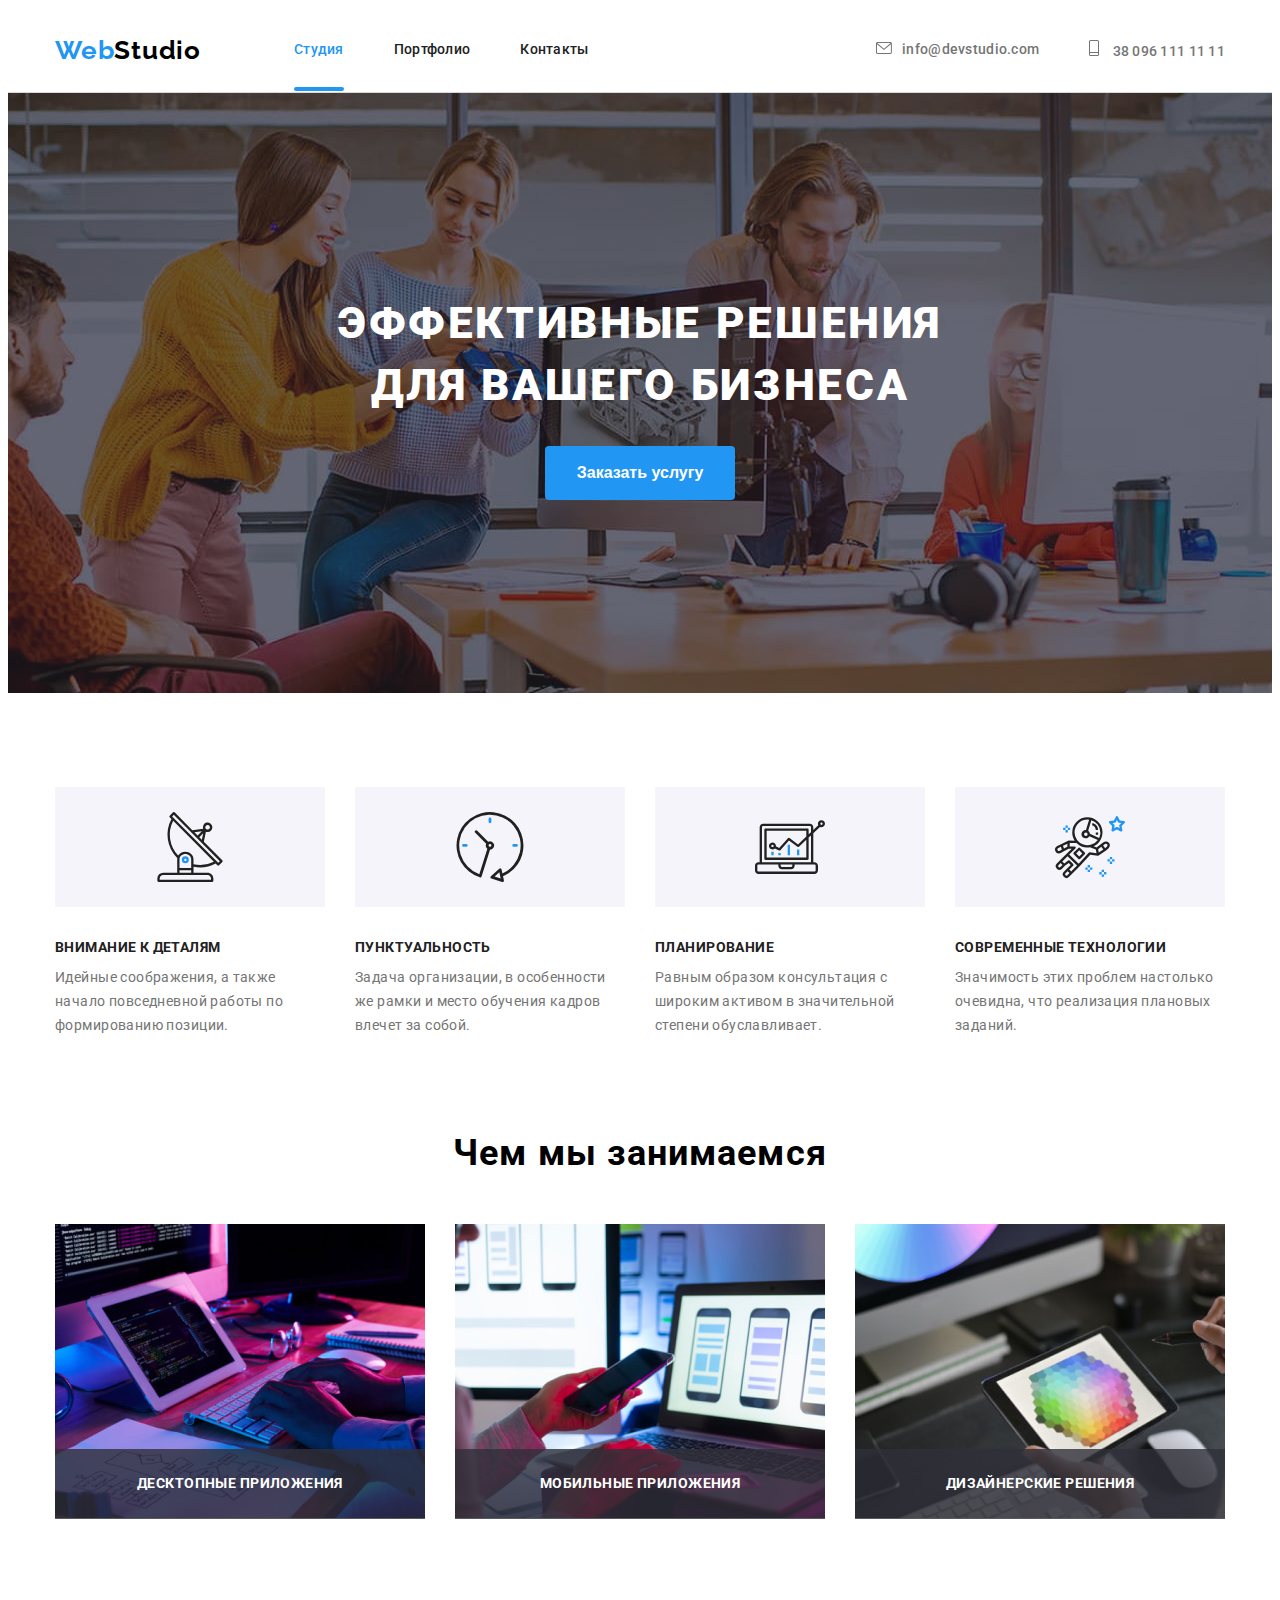
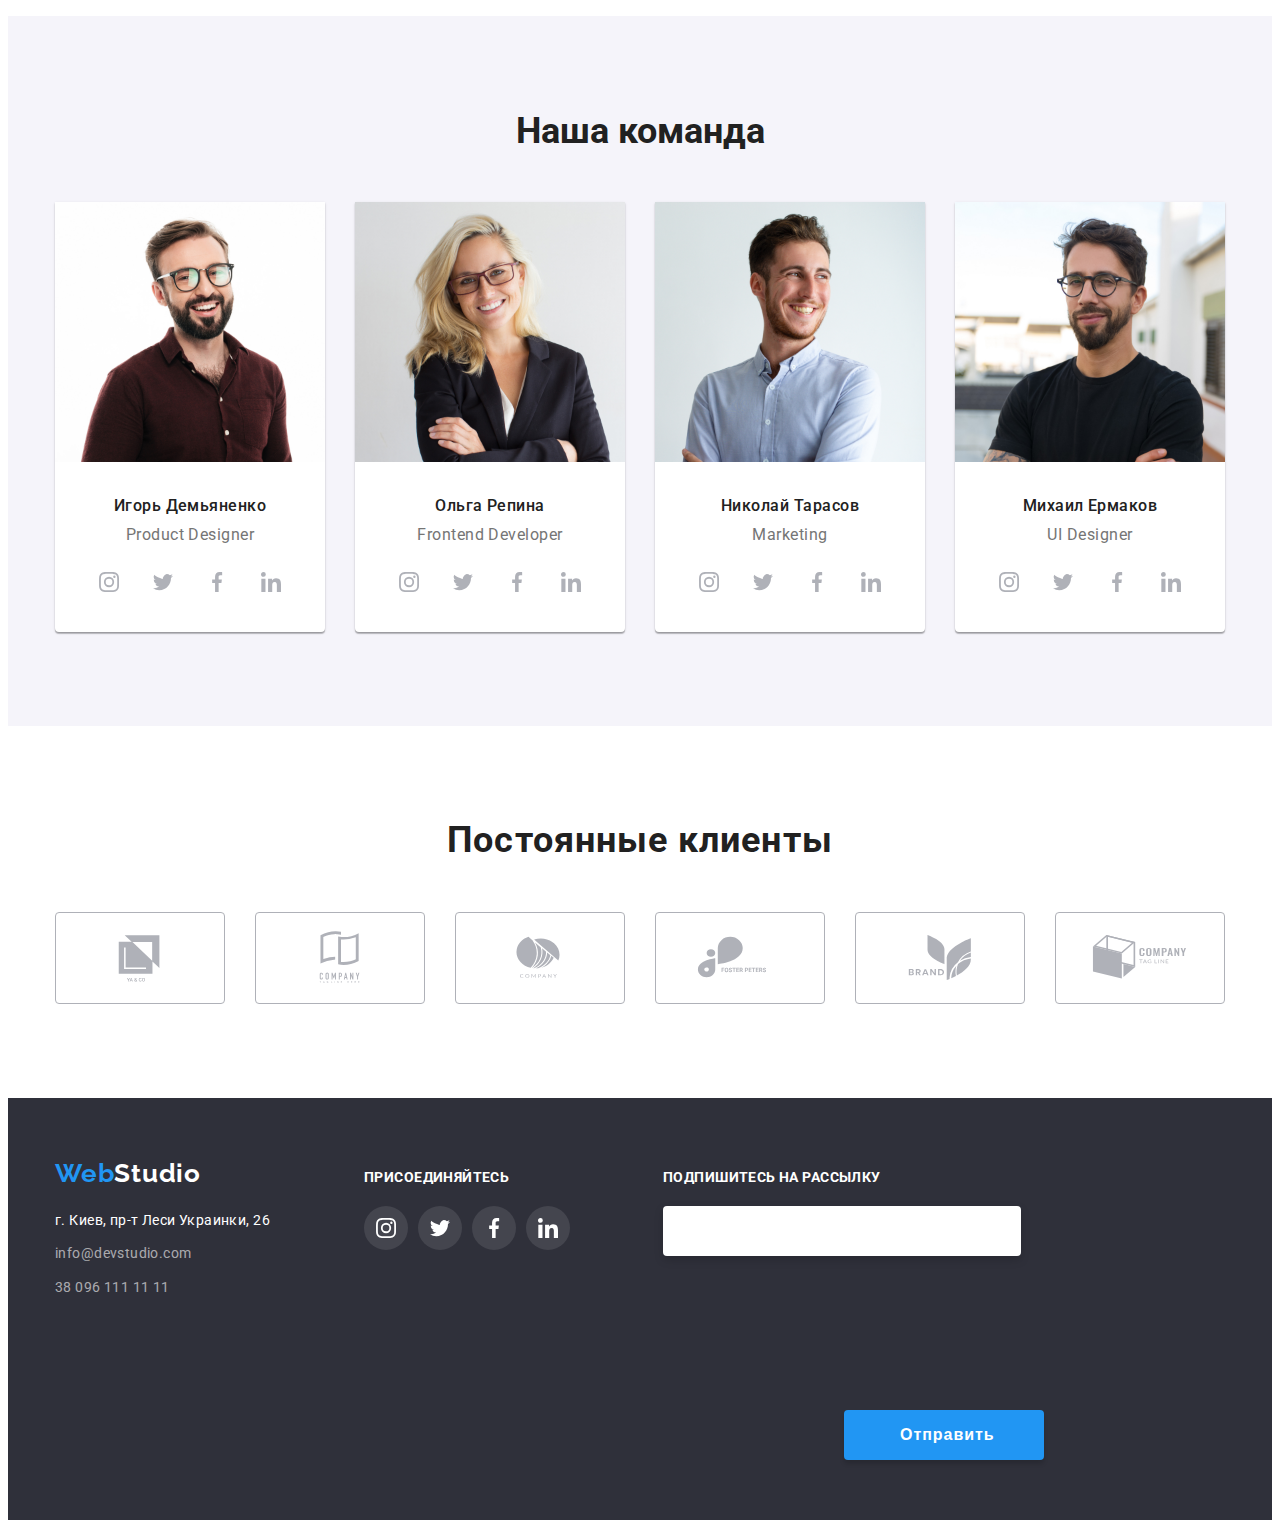
==== index.html @ 586ce9be "футер" ====
<!DOCTYPE html>
<html lang="ru">
  <head>
    <meta charset="UTF-8" />
    <meta http-equiv="X-UA-Compatible" content="IE=edge" />
    <meta name="viewport" content="width=device-width, initial-scale=1.0" />

    <title>Студия</title>

    <!--Font start-->

    <link rel="preconnect" href="https://fonts.googleapis.com" />
    <link rel="preconnect" href="https://fonts.gstatic.com" crossorigin />
    <link
      href="https://fonts.googleapis.com/css2?family=Raleway:wght@700&family=Roboto:wght@400;500;700;900&display=swap"
      rel="stylesheet"
    />

    <!-- Normalize start -->
    <link
      rel="stylesheet"
      href="https://cdnjs.cloudflare.com/ajax/libs/modern-normalize/1.1.0/modern-normalize.min.css"
      integrity="sha512-wpPYUAdjBVSE4KJnH1VR1HeZfpl1ub8YT/NKx4PuQ5NmX2tKuGu6U/JRp5y+Y8XG2tV+wKQpNHVUX03MfMFn9Q=="
      crossorigin="anonymous"
      referrerpolicy="no-referrer"
    />

    <!-- Normalize end -->

    <link rel="stylesheet" href="./css/styles.css" />
  </head>

  <body data-page>
    <!-- Header section -->
    <header class="header" data-header>
      <div class="container header-container">
        <a class="logo link" href="./index.html" lang="en"
          >Web<span class="stud">Studio</span>
        </a>
        <!-- navigation -->

        <nav class="nav-list">
          <ul class="nav list header-container">
            <li class="nav-item">
              <a
                class="link nav-link nav-link-current active-link"
                href="./index.html"
                >Студия</a
              >
            </li>
            <li class="nav-item">
              <a class="link nav-link" href="./portfolio.html">Портфолио</a>
            </li>

            <li class="nav-item">
              <a class="link nav-link" href="./index.html">Контакты</a>
            </li>
          </ul>
        </nav>
        <a class="header-mail nav-link link" href="mailto:info@devstudio.com"
          ><svg width="16" height="12" class="mail-icon">
            <use href="./images/icons.svg#envelope"></use></svg
          >info@devstudio.com</a
        >

        <a class="header-phone nav-link link" href="tel:380961111111"
          ><svg width="10" height="16" class="coll-icon">
            <use href="./images/icons.svg#vector"></use>
          </svg>
          38 096 111 11 11</a
        >
      </div>
    </header>
    <!-- Main section -->
    <main class="main">
      <!-- Hero section -->
      <section class="hero">
        <div class="container container-hero">
          <h1 class="hero-title">Эффективные решения для вашего бизнеса</h1>
          <button class="hero-button tipe" data-modal-open>
            Заказать услугу
          </button>
        </div>
      </section>
      <!-- Content section -->
      <section class="content">
        <div class="container">
          <ul class="list content-group">
            <li class="group-links">
              <div class="group-link content-group">
                <svg width="70" height="70" class="group-icon">
                  <use href="./images/icons.svg#antenna"></use>
                </svg>
              </div>
              <h3 class="content-title">Внимание к деталям</h3>
              <p class="content-text">
                Идейные соображения, а также начало повседневной работы по
                формированию позиции.
              </p>
            </li>
            <li class="group-links">
              <div class="group-link content-group">
                <svg class="group-icon" width="70" height="70">
                  <use href="./images/icons.svg#clock"></use>
                </svg>
              </div>

              <h3 class="content-title">Пунктуальность</h3>
              <p class="content-text">
                Задача организации, в особенности же рамки и место обучения
                кадров влечет за собой.
              </p>
            </li>
            <li class="group-links">
              <div class="group-link content-group">
                <svg class="group-icon" width="70" height="70">
                  <use href="./images/icons.svg#diagram"></use>
                </svg>
              </div>

              <h3 class="content-title">Планирование</h3>
              <p class="content-text">
                Равным образом консультация с широким активом в значительной
                степени обуславливает.
              </p>
            </li>
            <li class="group-links">
              <div class="group-link content-group">
                <svg class="group-icon" width="70" height="70">
                  <use href="./images/icons.svg#astronaut"></use>
                </svg>
              </div>
              <h3 class="content-title">Современные технологии</h3>
              <p class="content-text">
                Значимость этих проблем настолько очевидна, что реализация
                плановых заданий.
              </p>
            </li>
          </ul>
        </div>
      </section>
      <!--Pictures works-->
      <section class="section-pictures">
        <div class="container container-work">
          <h2 class="pictures-work">Чем мы занимаемся</h2>
          <ul class="pictures-list list">
            <li class="pictures-img">
              <img
                class="pictures-desk"
                src="images/pictures/img-1.jpg"
                alt="Десктопные приложения"
                width="370"
              />
              <h3 class="desk-text">Десктопные приложения</h3>
            </li>
            <li class="pictures-img">
              <img
                src="images/pictures/img-2.jpg"
                alt="Мобильные приложения"
                width="370"
              />
              <h3 class="desk-text">Мобильные приложения</h3>
            </li>
            <li class="pictures-img">
              <img
                src="images/pictures/img-3.jpg"
                alt="Дизайнерские решения"
                width="370"
              />
              <h3 class="desk-text">Дизайнерские решения</h3>
            </li>
          </ul>
        </div>
      </section>
      <!--Team section -->
      <section class="team">
        <div class="container">
          <h2 class="team-title">Наша команда</h2>
          <ul class="team-list list">
            <li class="team-item">
              <img
                class="photo"
                src="images/photo/imgphoto-1.jpg"
                alt="Игорь Демьяненко"
                width="270"
              />
              <h3 class="team-persson">Игорь Демьяненко</h3>
              <p class="persson-info" lang="en">Product Designer</p>

              <ul class="list sosial-links">
                <li class="sosial-link">
                  <a
                    class="sosial-item link"
                    href=""
                    target="_blank"
                    rel="noopener noreferrer"
                    aria-label="Инстаграм"
                  >
                    <svg class="sosial-icon" width="20" height="20">
                      <use href="./images/icons.svg#instagram"></use>
                    </svg>
                  </a>
                </li>
                <li class="list sosial-link">
                  <a
                    class="sosial-item link"
                    href=""
                    target="_blank"
                    rel="noopener noreferrer"
                    aria-label="Твитер"
                  >
                    <svg class="sosial-icon" width="20" height="20">
                      <use href="./images/icons.svg#twitter"></use>
                    </svg>
                  </a>
                </li>
                <li class="list sosial-link">
                  <a
                    class="sosial-item link"
                    href=""
                    target="_blank"
                    rel="noopener noreferrer"
                    aria-label="Фейсбук"
                  >
                    <svg class="sosial-icon" width="20" height="20">
                      <use href="./images/icons.svg#facebook"></use>
                    </svg>
                  </a>
                </li>
                <li class="list sosial-link">
                  <a
                    class="sosial-item link"
                    href=""
                    target="_blank"
                    rel="noopener noreferrer"
                    aria-label="Линкедин"
                  >
                    <svg class="sosial-icon" width="20" height="20">
                      <use href="./images/icons.svg#linkedin"></use>
                    </svg>
                  </a>
                </li>
              </ul>
            </li>
            <li class="team-item">
              <img
                class="photo"
                src="images/photo/imgphoto-2.jpg"
                alt="Ольга Репина"
                width="270"
              />
              <h3 class="team-persson">Ольга Репина</h3>
              <p class="persson-info" lang="en">Frontend Developer</p>
              <ul class="list sosial-links">
                <li class="list sosial-link">
                  <a
                    class="sosial-item link"
                    href=""
                    target="_blank"
                    rel="noopener noreferrer"
                    aria-label="twitter"
                  >
                    <svg class="sosial-icon" width="20" height="20">
                      <use href="./images/icons.svg#instagram"></use>
                    </svg>
                  </a>
                </li>
                <li class="list sosial-link">
                  <a
                    class="sosial-item link"
                    href=""
                    target="_blank"
                    rel="noopener noreferrer"
                    aria-label="twitter"
                  >
                    <svg class="sosial-icon" width="20" height="20">
                      <use href="./images/icons.svg#twitter"></use>
                    </svg>
                  </a>
                </li>
                <li class="list sosial-link">
                  <a
                    class="sosial-item link"
                    href=""
                    target="_blank"
                    rel="noopener noreferrer"
                    aria-label="facebook"
                  >
                    <svg class="sosial-icon" width="20" height="20">
                      <use href="./images/icons.svg#facebook"></use>
                    </svg>
                  </a>
                </li>
                <li class="list sosial-link">
                  <a
                    class="sosial-item link"
                    href=""
                    target="_blank"
                    rel="noopener noreferrer"
                    aria-label="linkedin"
                  >
                    <svg class="sosial-icon" width="20" height="20">
                      <use href="./images/icons.svg#linkedin"></use>
                    </svg>
                  </a>
                </li>
              </ul>
            </li>
            <li class="team-item">
              <img
                class="photo"
                src="images/photo/imgphoto-3.jpg"
                alt="Николай Тарасов"
                width="270"
              />
              <h3 class="team-persson">Николай Тарасов</h3>
              <p class="persson-info" lang="en">Marketing</p>
              <ul class="list sosial-links">
                <li class="list sosial-link">
                  <a
                    class="sosial-item link"
                    href=""
                    target="_blank"
                    rel="noopener noreferrer"
                    aria-label="twitter"
                  >
                    <svg class="sosial-icon" width="20" height="20">
                      <use href="./images/icons.svg#instagram"></use>
                    </svg>
                  </a>
                </li>
                <li class="list sosial-link">
                  <a
                    class="sosial-item link"
                    href=""
                    target="_blank"
                    rel="noopener noreferrer"
                    aria-label="twitter"
                  >
                    <svg class="sosial-icon" width="20" height="20">
                      <use href="./images/icons.svg#twitter"></use>
                    </svg>
                  </a>
                </li>
                <li class="list sosial-link">
                  <a
                    class="sosial-item link"
                    href=""
                    target="_blank"
                    rel="noopener noreferrer"
                    aria-label="facebook"
                  >
                    <svg class="sosial-icon" width="20" height="20">
                      <use href="./images/icons.svg#facebook"></use>
                    </svg>
                  </a>
                </li>
                <li class="list sosial-link">
                  <a
                    class="sosial-item link"
                    href=""
                    target="_blank"
                    rel="noopener noreferrer"
                    aria-label="linkedin"
                  >
                    <svg class="sosial-icon" width="20" height="20">
                      <use href="./images/icons.svg#linkedin"></use>
                    </svg>
                  </a>
                </li>
              </ul>
            </li>
            <li class="team-item">
              <img
                class="photo"
                src="images/photo/imgphoto-4.jpg"
                alt="Михаил Ермаков"
                width="270"
              />
              <h3 class="team-persson">Михаил Ермаков</h3>
              <p class="persson-info" lang="en">UI Designer</p>
              <ul class="list sosial-links">
                <li class="list sosial-link">
                  <a
                    class="sosial-item link"
                    href=""
                    target="_blank"
                    rel="noopener noreferrer"
                    aria-label="twitter"
                  >
                    <svg class="sosial-icon" width="20" height="20">
                      <use href="./images/icons.svg#instagram"></use>
                    </svg>
                  </a>
                </li>
                <li class="list sosial-link">
                  <a
                    class="sosial-item link"
                    href=""
                    target="_blank"
                    rel="noopener noreferrer"
                    aria-label="twitter"
                  >
                    <svg class="sosial-icon" width="20" height="20">
                      <use href="./images/icons.svg#twitter"></use>
                    </svg>
                  </a>
                </li>
                <li class="list sosial-link">
                  <a
                    class="sosial-item link"
                    href=""
                    target="_blank"
                    rel="noopener noreferrer"
                    aria-label="facebook"
                  >
                    <svg class="sosial-icon" width="20" height="20">
                      <use href="./images/icons.svg#facebook"></use>
                    </svg>
                  </a>
                </li>
                <li class="list sosial-link">
                  <a
                    class="sosial-item link"
                    href=""
                    target="_blank"
                    rel="noopener noreferrer"
                    aria-label="linkedin"
                  >
                    <svg class="sosial-icon" width="20" height="20">
                      <use href="./images/icons.svg#linkedin"></use>
                    </svg>
                  </a>
                </li>
              </ul>
            </li>
          </ul>
        </div>
      </section>
      <!--partners-->
      <div class="container partners">
        <h2 class="partners-text">Постоянные клиенты</h2>
        <ul class="partners-list list">
          <li class="partners-item">
            <a
              class="link logo-comp"
              href=""
              target="_blank"
              rel="noopener noreferrer"
              aria-label="Компания"
            >
              <svg width="106" height="60" class="logo-icon partners-icon">
                <use href="./images/icons.svg#Logo-1"></use>
              </svg>
            </a>
          </li>
          <li class="partners-item">
            <a
              class="link logo-comp"
              href=""
              target="_blank"
              rel="noopener noreferrer"
              aria-label="Компания"
            >
              <svg width="106" height="60" class="partners-icon">
                <use href="./images/icons.svg#Logo-2"></use>
              </svg>
            </a>
          </li>
          <li class="partners-item">
            <a
              class="link logo-comp"
              href=""
              target="_blank"
              rel="noopener noreferrer"
              aria-label="Компания"
            >
              <svg width="106" height="60" class="partners-icon">
                <use href="./images/icons.svg#Logo-3"></use>
              </svg>
            </a>
          </li>
          <li class="partners-item">
            <a
              class="link logo-comp"
              href=""
              target="_blank"
              rel="noopener noreferrer"
              aria-label="Компания"
            >
              <svg width="106" height="60" class="partners-icon">
                <use href="./images/icons.svg#Logo-4"></use>
              </svg>
            </a>
          </li>
          <li class="partners-item">
            <a
              class="link logo-comp"
              href=""
              target="_blank"
              rel="noopener noreferrer"
              aria-label="Компания"
            >
              <svg width="106" height="60" class="partners-icon">
                <use href="./images/icons.svg#Logo-5"></use>
              </svg>
            </a>
          </li>
          <li class="partners-item">
            <a
              class="link logo-comp"
              href=""
              target="_blank"
              rel="noopener noreferrer"
              aria-label="Компания"
            >
              <svg width="106" height="60" class="partners-icon">
                <use href="./images/icons.svg#Logo-6"></use>
              </svg>
            </a>
          </li>
        </ul>
      </div>
    </main>
    <footer class="footer">
      <div class="container container-footer">
        <div class="footer-list sosial">
          <a class="logo footer-logo link" href="./index.html" lang="en"
            >Web<span class="footer-stud">Studio</span></a
          >
          <address class="sosial">
            <p class="text-adress">г. Киев, пр-т Леси Украинки, 26</p>

            <a class="footer-mail link" href="mailto:info@devstudio.com"
              >info@devstudio.com</a
            >
            <a class="footer-phone link" href="tel:380961111111"
              >38 096 111 11 11</a
            >
          </address>
        </div>
        <div class="sosial-footer">
          <p class="sosial-text">присоединяйтесь</p>
          <ul class="list footer-links">
            <li class="footer-link">
              <a
                class="footer-item link"
                href=""
                target="_blank"
                rel="noopener noreferrer"
                aria-label="Инстаграм"
              >
                <svg class="footer-icon" width="20" height="20">
                  <use href="./images/icons.svg#instagram"></use>
                </svg>
              </a>
            </li>
            <li class="footer-link">
              <a
                class="footer-item link"
                href=""
                target="_blank"
                rel="noopener noreferrer"
                aria-label="Твитер"
              >
                <svg class="footer-icon" width="20" height="20">
                  <use href="./images/icons.svg#twitter"></use>
                </svg>
              </a>
            </li>
            <li class="footer-link">
              <a
                class="footer-item link"
                href=""
                target="_blank"
                rel="noopener noreferrer"
                aria-label="Фейсбук"
              >
                <svg class="footer-icon" width="20" height="20">
                  <use href="./images/icons.svg#facebook"></use>
                </svg>
              </a>
            </li>
            <li class="footer-link">
              <a
                class="footer-item link"
                href=""
                target="_blank"
                rel="noopener noreferrer"
                aria-label="Линкедин"
              >
                <svg class="footer-icon" width="20" height="20">
                  <use href="./images/icons.svg#linkedin"></use>
                </svg>
              </a>
            </li>
          </ul>
        </div>
        <div class="subscription-footer">
          <strong class="subscription-text">Подпишитесь на рассылку</strong>
          <label class="subscription-email">
            <input class="subscription-input" type="email" name="user-email" />
            <svg class="subscription-icon" width="" height="">
              <use href=""></use>
            </svg>
          </label>
          <button class="modal-btn-forum modal-btn-text" type="submit">
            Отправить
          </button>
        </div>
      </div>
    </footer>
    <!--  Modal window -->
    <div class="backdrop is-hidden" data-modal>
      <div class="modal">
        <button class="modal-btn" type="button" data-modal-close>
          <svg class="modal-btn-icon" width="18" height="18">
            <use href="./images/icons.svg#close-black"></use>
          </svg>
        </button>
        <!-- Форма -->
        <form class="form">
          <strong class="form-title"
            >Оставьте свои данные, мы вам перезвоним</strong
          >

          <label class="form-group">
            <span class="form-label">Имя</span>
            <input class="form-input" type="name" name="user-name" />
            <svg class="form-icon" width="18" height="18">
              <use href="./images/icons.svg#person-black-18dp-1"></use>
            </svg>
          </label>

          <label class="form-group">
            <span class="form-label">Телефон</span>
            <input class="form-input" type="tel" name="user-phone" />
            <svg class="form-icon" width="18" height="18">
              <use href="./images/icons.svg#phone-black-18dp-1"></use>
            </svg>
          </label>

          <label class="form-group">
            <span class="form-label">Почта</span>
            <input class="form-input" type="email" name="user-email" />
            <svg class="form-icon" width="18" height="18">
              <use href="./images/icons.svg#email-black-18dp-1"></use>
            </svg>
          </label>

          <label class="form-comment">
            <span class="form-label">Комментарий</span>
            <textarea class="modal-comment" type="text" name="text">
Введите текст</textarea
            >
          </label>

          <label class="checkbox-group">
            <input type="checkbox" name="" id="" />
            <span class="checkbox-text"
              >Соглашаюсь с рассылкой и принимаю
              <a class="contrakt" href="">Условия договора</a></span
            >
            <!-- <svg width="16" height="15" class="checkbox-icon">
              <use href="./images/icons.svg#Checkbox"></use>
            </svg> -->
          </label>
          <button class="modal-btn-forum modal-btn-text" type="submit">
            Отправить
          </button>
        </form>
      </div>
    </div>
    <script src="./js/header-scroll.js"></script>
    <script src="./js/modal.js"></script>
  </body>
</html>
---- css/styles.css ----
:root {
  /* font */
  --main-font: "Roboto", sans-serif;
  --font-secondary: "Raleway", sans-serif;
  /*  colors */
  --main-tex-ol: black;
  --main-text: #212121;
  --secondary-text: #757575;
  --light-text: #ffffff;
  --accent: #2196f3;
  --secondary-bg: #f5f4fa;
  --bground: #e5e5e5;
  --lidht-bg-ol: #d9d9d9;
  --main-bg-ol: #2f303a;
  --footer-contacts: rgba(255, 255, 255, 0.6);
  --hero-bg: rgba(196, 196, 196, 1);
  --linear-grd: (47, 48, 58, 0.4);
  --sosial-icon: #afb1b8;
  --caed-pof: #eeeeee;
  /* card-image  */
  --card-image-gap: 30px;
  --anim-fast: 250ms cubic-bezier(0.4, 0, 0.2, 1);
  --overlay: rgba(33, 150, 243, 0.9);
}

/* bases styels */
body {
  font-family: var(--main-font);
  color: var(--main-tex-ol);
}
.no-scroll {
  overflow: hidden;
}

*,
*::before,
*::after {
  box-sizing: border-box;
}

.container {
  width: 1200px;
  padding-left: 15px;
  padding-right: 15px;
  margin-left: auto;
  margin-right: auto;

  /* outline: 2px solid red;
  outline-offset: -2px; */
}

/* reset styles */
.link {
  text-decoration: none;
}
.list,
.adress-contakt {
  list-style: none;
  padding: 0;
  margin: 0;
}

h1,
h2,
h3,
h4,
h5,
h6,
p {
  margin: 0;
}
/* Header contact */
/* position: fixed;
  top: 0;
  left: 0;
  width: 100%;
  z-index: 100; */
.header {
  border-bottom: 1px solid var(--lidht-bg-ol);
}

.header-mail,
.header-phone {
  font-style: normal;
  font-weight: 500;
  font-size: 14px;
  line-height: 1.14;
  letter-spacing: 0.02em;

  color: var(--secondary-text);
  transition: color var(--anim-fast);
}

.header-mail:hover,
.header-phone:focus,
.header-mail:focus,
.header-phone:hover {
  color: var(--accent);
}

/* Heder section */

.header-container {
  display: flex;
  align-items: center;
}
/* Logo */
.logo {
  font-family: var(--font-secondary);
  font-style: normal;
  font-weight: 700;
  font-size: 26px;
  line-height: 1.19;
  letter-spacing: 0.03em;

  margin-right: 93px;

  color: var(--accent);
}
.stud {
  color: var(--main-tex-ol);
}
.header-mail {
  margin-right: 50px;
}

.coll-icon,
.mail-icon {
  margin-right: 10px;
  fill: currentColor;
}

/* navigation */
.nav a {
  transition: color var(--anim-fast);
  color: var(--main-text);
}
.nav-list {
  font-style: normal;
  font-weight: 500;
  font-size: 14px;
  line-height: 1.14;
  letter-spacing: 0.02em;

  margin-right: auto;
}

.nav-item {
  margin-right: 50px;
}

.nav-item:last-child {
  margin-right: 0;
}

.nav a:hover,
.nav a:focus {
  color: var(--accent);
}
.nav a:active {
  color: var(--accent);
  transition: color var(--anim-fast);
}

.nav-link {
  padding-top: 32px;
  padding-bottom: 32px;
}
.active-link[href="./index.html"] {
  color: var(--accent);
}
.active-link[href="./portfolio.html"] {
  color: var(--accent);
}
.nav-link-current {
  position: relative;
  color: var(--accent);
}
.nav-link-current::after {
  content: "";
  position: absolute;
  bottom: -2px;
  left: 0;

  display: block;
  width: 100%;
  height: 4px;

  border-radius: 2px;
  background-color: var(--accent);
}

/*  hero section */

.hero {
  background-image: linear-gradient(
      to bottom,
      rgba(47, 48, 58, 0.4),
      rgba(47, 48, 58, 0.4)
    ),
    url(../images/pictures/hero.jpg);
  background-position: center;
  background-size: cover;
  background-repeat: no-repeat;
  background-color: var(--hero-bg);
  max-width: 1600px;
  height: 600px;
  margin-left: auto;
  margin-right: auto;
}

.container-hero {
  display: flex;
  padding-top: 200px;
  padding-bottom: 200px;

  width: 696px;

  margin-left: auto;
  margin-right: auto;
  align-items: center;

  flex-direction: column;
}

.hero-title {
  font-style: normal;
  font-weight: 900;
  font-size: 44px;
  line-height: 1.4;
  text-align: center;
  letter-spacing: 0.06em;
  text-transform: uppercase;
  margin-bottom: 30px;

  color: var(--light-text);
}
/* button */
.hero-button {
  max-width: 200px;

  margin-left: auto;
  margin-right: auto;
  padding: 10px 32px;
  border-radius: 4px;

  font-style: normal;
  font-weight: 700;
  font-size: 16px;
  line-height: 2.14;

  background: var(--accent);
  transition: color var(--anim-fast), box-shadow var(--anim-fast);
}

.tipe {
  color: var(--light-text);
  border: 0;
  cursor: pointer;
}

.hero-button:hover,
.hero-button:focus {
  color: var(--lidht-bg-ol);
  box-shadow: 0px 4px 4px rgba(0, 0, 0, 0.15);
}

/* button portfolio */

.button {
  font-style: normal;
  font-weight: 500;
  font-size: 16px;
  line-height: 1.6;
  padding-top: 6px;
  padding-right: 22px;
  padding-bottom: 6px;
  padding-left: 22px;

  text-align: center;
  letter-spacing: 0.03em;

  color: var(--main-text);

  border-radius: 4px;
  border: 0;
  cursor: pointer;
  transition: color var(--anim-fast), background-color var(--anim-fast),
    box-shadow var(--anim-fast);
}

.button:hover,
.button:focus {
  background-color: var(--accent);
  color: var(--light-text);
  box-shadow: 0px 3px 1px rgba(0, 0, 0, 0.1), 0px 1px 2px rgba(0, 0, 0, 0.08),
    0px 2px 2px rgba(0, 0, 0, 0.12);
}

/* Content section */

.content {
  padding-top: 94px;
  padding-bottom: 94px;
}

.content-group {
  display: flex;
  align-items: center;
  justify-content: center;
}

.content-title {
  display: inline-block;
  margin-bottom: 10px;
  font-weight: 700;
  font-size: 14px;
  line-height: 1.14;
  letter-spacing: 0.03em;
  text-transform: uppercase;

  color: var(--main-text);
}
.content-text {
  width: 270px;
  font-style: normal;
  font-weight: 400;
  font-size: 14px;
  line-height: 1.71;
  letter-spacing: 0.03em;

  color: var(--secondary-text);
}
/* section pictures */

.section-pictures {
  padding-bottom: 94px;
}

/*  group-pictures */

.group-pictures {
  margin-bottom: 30px;
}
.group-links {
  align-items: center;
  justify-content: center;
  margin-right: 30px;
}
.group-link {
  width: 270px;
  height: 120px;
  background-color: var(--secondary-bg);
  margin-bottom: 30px;
}
.group-links:last-child {
  margin-right: 0;
}

.group-link,
.group-icon {
  fill: var(--main-text);
}

.pictures-list {
  display: flex;
}
.pictures-img:last-child {
  margin-right: 0;
}
.pictures-work {
  margin-bottom: 50px;
  font-style: normal;
  font-weight: 700;
  font-size: 36px;
  line-height: 1.17;
  text-align: center;
  letter-spacing: 0.03em;

  color: var(--main-tex);
}
.pictures-img {
  position: relative;
  margin-right: 30px;
}
.desk-text {
  position: absolute;
  width: 100%;
  z-index: 50;
  right: 0;
  bottom: 3px;

  width: 370px;
  height: 70px;
  padding: 27px 0;
  background: rgba(47, 48, 58, 0.8);

  font-style: normal;
  font-weight: 700;
  font-size: 14px;
  line-height: 1.14;
  text-align: center;
  letter-spacing: 0.03em;
  text-transform: uppercase;

  color: var(--light-text);
}

/* Team section */
.team {
  padding-top: 94px;
  padding-bottom: 94px;
  background-color: var(--secondary-bg);
}
.team-list {
  display: flex;
}

.team-item {
  width: 270px;
  height: 430px;
  margin-right: 30px;
  background-color: var(--light-text);
  box-shadow: 0px 1px 3px rgba(0, 0, 0, 0.12), 0px 1px 1px rgba(0, 0, 0, 0.14),
    0px 2px 1px rgba(0, 0, 0, 0.2);
  border-radius: 0px 0px 4px 4px;
}
.team-item:last-child {
  margin-right: 0;
}

.team-title {
  margin-bottom: 50px;

  font-style: normal;
  font-weight: 700;
  font-size: 36px;
  line-height: 1.17;
  text-align: center;
  letter-spacing: 0.03em c;

  color: var(--main-text);
}

.photo {
  margin-bottom: 30px;
  border-bottom: none;
  cursor: pointer;
}
.team-persson {
  margin-bottom: 10px;

  font-style: normal;
  font-weight: 500;
  font-size: 16px;
  line-height: 1.19;
  letter-spacing: 0.03em;
  text-align: center;
  color: var(--main-text);
}
.team-info {
  padding-top: 30px;
  padding-bottom: 30px;
  border-top: 0;
}

.persson-info {
  margin-bottom: 16px;
  font-style: normal;
  font-weight: 400;
  font-size: 16px;
  line-height: 1.19;
  letter-spacing: 0.03em;
  text-align: center;
  color: var(--secondary-text);

  cursor: pointer;
}

/* sosial icon */
.sosial-links {
  display: flex;
  gap: 10px;
  justify-content: center;
  padding-bottom: 30px;
}

.sosial-item {
  display: flex;
  align-items: center;
  justify-content: center;
  width: 44px;
  height: 44px;
  background-color: var(--light-text);
  border-radius: 50%;
  transition: color var(--anim-fast), fill var(--anim-fast),
    background-color var(--anim-fast);
}
.sosial-item:hover,
.sosial-item:focus {
  background-color: var(--accent);
}
.sosial-icon {
  fill: var(--sosial-icon);
  transition: fill var(--anim-fast);
}

.sosial-link:hover .sosial-icon {
  fill: var(--light-text);
}
.sosial-item:focus .sosial-icon {
  fill: var(--light-text);
}
/* partners */
.partners {
  padding-top: 94px;
  padding-bottom: 94px;
}
.partners-text {
  display: flex;
  justify-content: center;

  margin-bottom: 50px;
  font-style: normal;
  font-weight: 700;
  font-size: 36px;
  line-height: 1.16;
  text-align: center;
  letter-spacing: 0.03em;

  color: var(--main-text);
}
.partners-list {
  display: flex;
  align-items: center;
  justify-content: center;
}

.partners-item {
  display: flex;
  align-items: center;
  justify-content: center;
  margin-right: 30px;
}
.partners-item:last-child {
  margin-right: 0;
}
.logo-comp {
  display: flex;
  align-items: center;
  justify-content: center;
  width: 170px;
  height: 92px;
  border: 1px solid var(--sosial-icon);
  border-radius: 4px;
}

.logo-comp {
  fill: var(--sosial-icon);
  transition: fill var(--anim-fast), border var(--anim-fast);
}

.logo-comp:hover,
.logo-comp:focus {
  border: 1px solid var(--accent);
  fill: var(--accent);
}

.logo-comp:hover .partners-icon {
  fill: var(--accent);
}
.logo-comp:focus .partners-icon {
  fill: var(--accent);
}

/* pictures portfolio */

.name-project {
  font-style: normal;
  font-weight: 700;
  font-size: 18px;
  line-height: 2;
  margin-bottom: 5px;

  letter-spacing: 0.06em;

  color: var(--main-text);
}

/* portfolio filters-content */

.filters {
  padding-top: 94px;
  padding-bottom: 94px;
}
.main-title {
  display: flex;
  justify-content: center;
  margin-bottom: 50px;
}

.main-item {
  margin-left: 8px;
}
.click {
  color: var(--light-text);
  background-color: var(--accent);
}

.list-image {
  display: flex;
  flex-wrap: wrap;
  margin-left: calc(-1 * var(--card-image-gap));
  margin-top: calc(-1 * var(--card-image-gap));
}

.list-image > .item-link {
  flex-basis: calc(100% / 3-30px);
  margin-left: var(--card-image-gap);
  margin-top: var(--card-image-gap);
}

.card-border {
  background-color: var(--light-text);
  border: 1px solid var(--bground);
  padding-top: 20px;
  padding-bottom: 20px;
  padding-left: 24px;
  padding-right: 24px;
  border-top: none;

  cursor: pointer;
}
.caption {
  margin-bottom: 5px;
}

/*overlay*/
.overlay-project {
  position: relative;
  overflow: hidden;
  transition: box-shadow var(--anim-fast);
}

.overlay {
  position: absolute;
  top: 0;
  left: 0;

  transform: translateY(100%);

  display: flex;
  align-items: center;
  justify-content: center;

  width: 100%;
  height: 100%;
  padding: 63px 24px;

  background-color: var(--overlay);
  backdrop-filter: blur(3px);

  transition: transform var(--anim-fast);
}
.item-link:hover .overlay {
  transform: translateY(0);
}
.overlay-text {
  width: 100%;
  height: 168px;
  left: 239px;
  top: 325px;

  font-style: normal;
  font-weight: 400;
  font-size: 18px;
  line-height: 1.55;

  letter-spacing: 0.03em;

  color: var(--light-text);
}
.item-image {
  display: block;
  margin-bottom: 0;
}
.item-link {
  transition: box-shadov var(--anim-fast);
}
.item-link:hover,
.item-link:focus {
  box-shadow: 0px 1px 1px rgba(0, 0, 0, 0.12), 0px 4px 4px rgba(0, 0, 0, 0.06),
    1px 4px 6px rgba(0, 0, 0, 0.16);
}

/* pictures */

.item-image {
  cursor: pointer;
}

/* text */
.text-link {
  font-style: normal;
  font-weight: 400;
  font-size: 16px;
  line-height: 1.9;

  letter-spacing: 0.03em;

  color: var(--secondary-text);
}

/* Footer */

.footer {
  background: var(--main-bg-ol);

  padding-top: 60px;
  padding-bottom: 60px;
}
.container-footer {
  display: flex;
  align-items: baseline;
}

.footer-list {
  margin-right: 70px;
}
.footer-adress {
  display: flex;
  padding-left: 15px;
  max-width: 231px;
  min-height: 80px;
}

.footer-logo {
  font-family: var(--font-secondary);
  font-weight: 700;
  font-size: 26px;
  line-height: 1.19;
  margin-bottom: 20px;

  letter-spacing: 0.03em;

  color: var(--accent);
}

.footer-stud {
  color: var(--light-text);
}
/* Footer adress */

.text-adress {
  display: inline-block;
  margin-bottom: 10px;

  font-style: normal;
  font-weight: 400;
  font-size: 14px;
  line-height: 1.7;

  letter-spacing: 0.03em;

  color: var(--light-text);
}

.footer-mail {
  display: inline-block;
  margin-bottom: 10px;
  font-style: normal;
  font-weight: 400;
  font-size: 14px;
  line-height: 1.7;

  letter-spacing: 0.03em;

  color: var(--footer-contacts);
  transition: color var(--anim-fast);
}

.footer-phone {
  display: inline-block;
  font-style: normal;
  font-weight: 400;
  font-size: 14px;
  line-height: 1.7;

  letter-spacing: 0.03em;

  color: var(--footer-contacts);
  transition: color var(--anim-fast);
}

.footer-mail:hover,
.footer-phone:hover,
.footer-mail:focus,
.footer-phone:focus {
  color: var(--light-text);
}
/* sosial footer */
.sosial {
  display: flex;
  flex-direction: column;
}

.sosial-footer {
  max-width: 210px;
  max-height: 80px;
  margin-right: 93px;
}

.footer-links {
  display: flex;
  align-items: center;
  gap: 10px;
}
.footer-link {
  display: flex;
  justify-content: center;
}
.footer-item {
  display: flex;
  align-items: center;
  justify-content: center;
  width: 44px;
  height: 44px;
  background-color: rgba(255, 255, 255, 0.1);
  border-radius: 50%;
  transition: background-color var(--anim-fast);
}
.footer-icon {
  fill: var(--light-text);
  transition: fill var(--anim-fast);
}
.footer-item:hover,
.footer-item:focus {
  background-color: var(--accent);
}

.footer-link:hover .footer-icon {
  fill: var(--light-text);
}
.footer-link:focus .footer-icon {
  fill: var(--light-text);
}

.sosial-text {
  width: 145px;
  height: 16px;
  margin-bottom: 20px;

  font-weight: 700;
  font-size: 14px;
  line-height: 1.14;
  letter-spacing: 0.03em;
  text-transform: uppercase;

  color: var(--light-text);
}
/*  Modal window  */
.backdrop {
  position: fixed;
  top: 0;
  left: 0;
  display: flex;
  align-items: center;
  justify-content: center;
  z-index: 1000;
  width: 100%;
  height: 100%;

  background-color: rgba(0, 0, 0, 0.2);

  opacity: 1;
  visibility: visible;
  pointer-events: initial;

  transition: opacity var(--anim-fast), visibility var(--anim-fast);
}
.modal {
  display: block;
  position: absolute;
  width: 528px;
  height: 581px;
  top: 221px;
  padding: 40px;
  outline: 1px solid red;

  background: var(--light-text);
  box-shadow: 0px 1px 3px rgba(0, 0, 0, 0.12), 0px 1px 1px rgba(0, 0, 0, 0.14),
    0px 2px 1px rgba(0, 0, 0, 0.2);
  border-radius: 4px;

  top: 50%;
  left: 50%;
  transform: translate(-50%, -50%) scale(1) rotate(0);

  opacity: 1;
  transition: transform var(--anim-fast), opacity var(--anim-fast);
}

.backdrop.is-hidden .modal {
  opacity: 0;
  transform: translate(-50%, -50%) scale(0.3) rotate(0.5turn);
}

.modal-btn {
  position: absolute;
  top: 8px;
  right: 8px;

  display: flex;
  align-items: center;
  justify-content: center;
  width: 30px;
  height: 30px;
  padding: 0;

  border-radius: 50%;
  background: var(--light-text);
  border: 1px solid rgba(0, 0, 0, 0.1);
  background-color: transparent;
  cursor: pointer;
  opacity: 1;
  visibility: visible;
  pointer-events: initial;
  transition: opcity 250ms ease-out, visibility 250ms ease-out;
}

.backdrop.is-hidden {
  opacity: 0;
  visibility: hidden;
  pointer-events: none;
}

/* modal1-form */
.form {
  display: flex;
  flex-direction: column;
}
.form-title {
  display: inline-block;
  width: 448px;

  font-style: normal;
  font-weight: 700;
  font-size: 20px;
  line-height: 1.15;
  text-align: center;
  letter-spacing: 0.03em;

  color: var(--main-text);

  margin-bottom: 12px;
}
.form-group {
  position: relative;
  width: 100%;
  margin-bottom: 10px;
}

.form-label {
  display: inline-block;
  margin-bottom: 4px;

  font-style: normal;
  font-weight: 400;
  font-size: 12px;
  line-height: 1.16;
  letter-spacing: 0.01em;

  color: var(--secondary-text);
}
.form-icon {
  display: inline-block;
  position: absolute;
  top: 50%;
  left: 18px;
  border: 0;
}
.form-input {
  display: inline-block;
  width: 100%;
  padding-top: 11px;
  padding-bottom: 11px;
  padding-left: 12px;

  border: 1px solid rgba(33, 33, 33, 0.2);
  border-radius: 4px;
}
.textarea {
  resize: none;
}
.form-comment {
  display: flex;
  flex-direction: column;

  height: 120px;
  margin-bottom: 20px;
}
.modal-comment {
  height: 120px;
  font-weight: 400;
  font-size: 12px;
  line-height: 1.16;
  letter-spacing: 0.01em;
  padding: 12px 16px;
  color: rgba(117, 117, 117, 0.5);
  border: 1px solid rgba(33, 33, 33, 0.2);
  border-radius: 4px;
  resize: none;
}

.modal-btn-forum {
  display: inline-block;
  width: 200px;

  margin-right: auto;
  margin-left: auto;
  padding-top: 10px;
  padding-right: 55px;
  padding-bottom: 10px;
  padding-left: 56px;
  border: 0;
  /*  background: #188ce8; */
  background: var(--accent);
  box-shadow: 0px 4px 4px rgba(0, 0, 0, 0.15);
  border-radius: 4px;
}
.modal-btn-text {
  font-style: normal;
  font-weight: 700;
  font-size: 16px;
  line-height: 1.87;

  letter-spacing: 0.06em;

  color: var(--light-text);
}
.checkbox-text {
  display: inline-block;
  font-style: normal;
  font-weight: 400;
  font-size: 14px;
  line-height: 24px;
  letter-spacing: 0.03em;

  color: var(--secondary-text);
}
.contrakt {
  font-style: normal;
  font-weight: 400;
  font-size: 14px;
  line-height: 24px;
  letter-spacing: 0.03em;
  color: var(--accent);
}
.checkbox-group {
  display: flex;
  align-items: baseline;
  margin-bottom: 30px;
}
/* .checkbox-icon {
} */
/* subscription-footer */
.subscription-text {
  display: inline-block;
  margin-bottom: 20px;
  font-style: normal;
  font-weight: 700;
  font-size: 14px;
  line-height: 1.14;
  letter-spacing: 0.03em;
  text-transform: uppercase;

  color: var(--light-text);
}
.subscription-footer {
  display: flex;
  flex-direction: column;
}
.subscription-input {
  width: 358px;
  height: 50px;
  border: 1px solid rgba(255, 255, 255, 0.3);
  filter: drop-shadow(0px 4px 4px rgba(0, 0, 0, 0.15));
  border-radius: 4px;
}
background: #2196f3;
box-shadow: 0px 4px 4px rgba(0, 0, 0, 0.15);
border-radius: 4px;
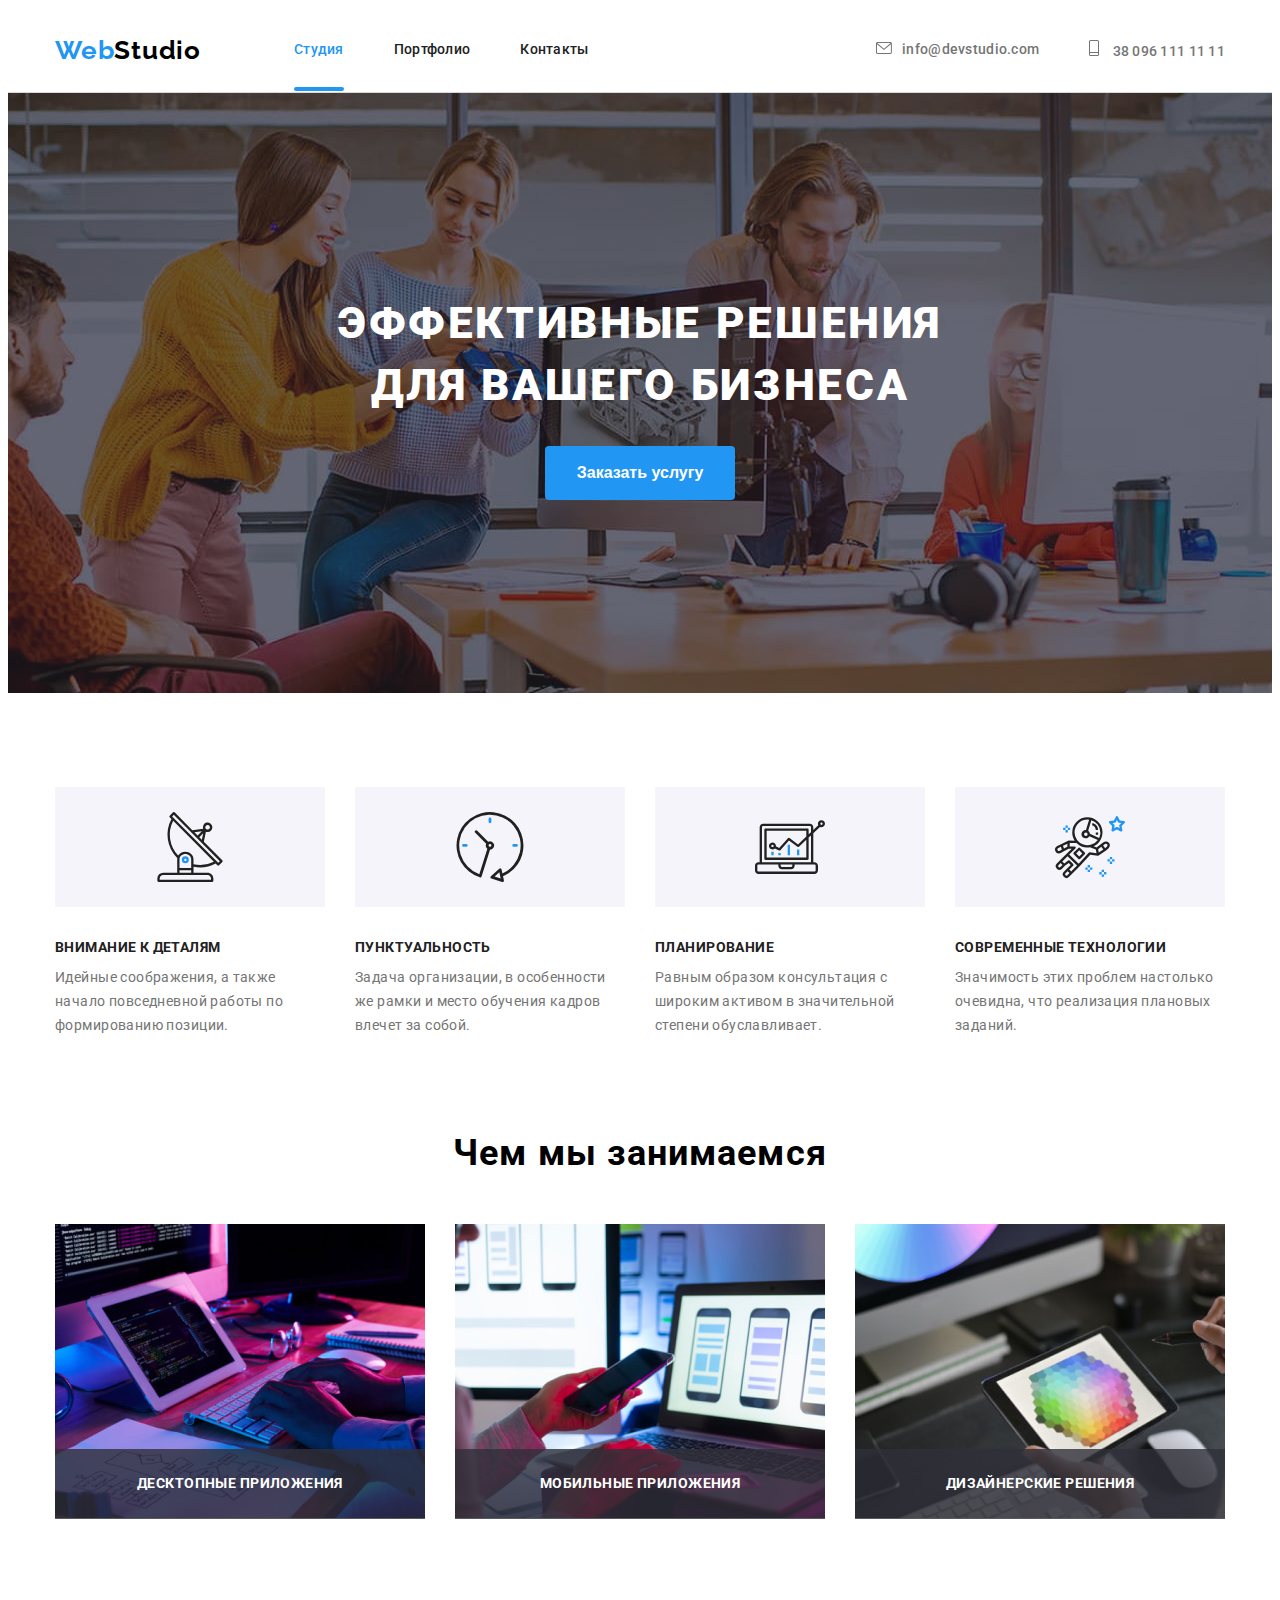
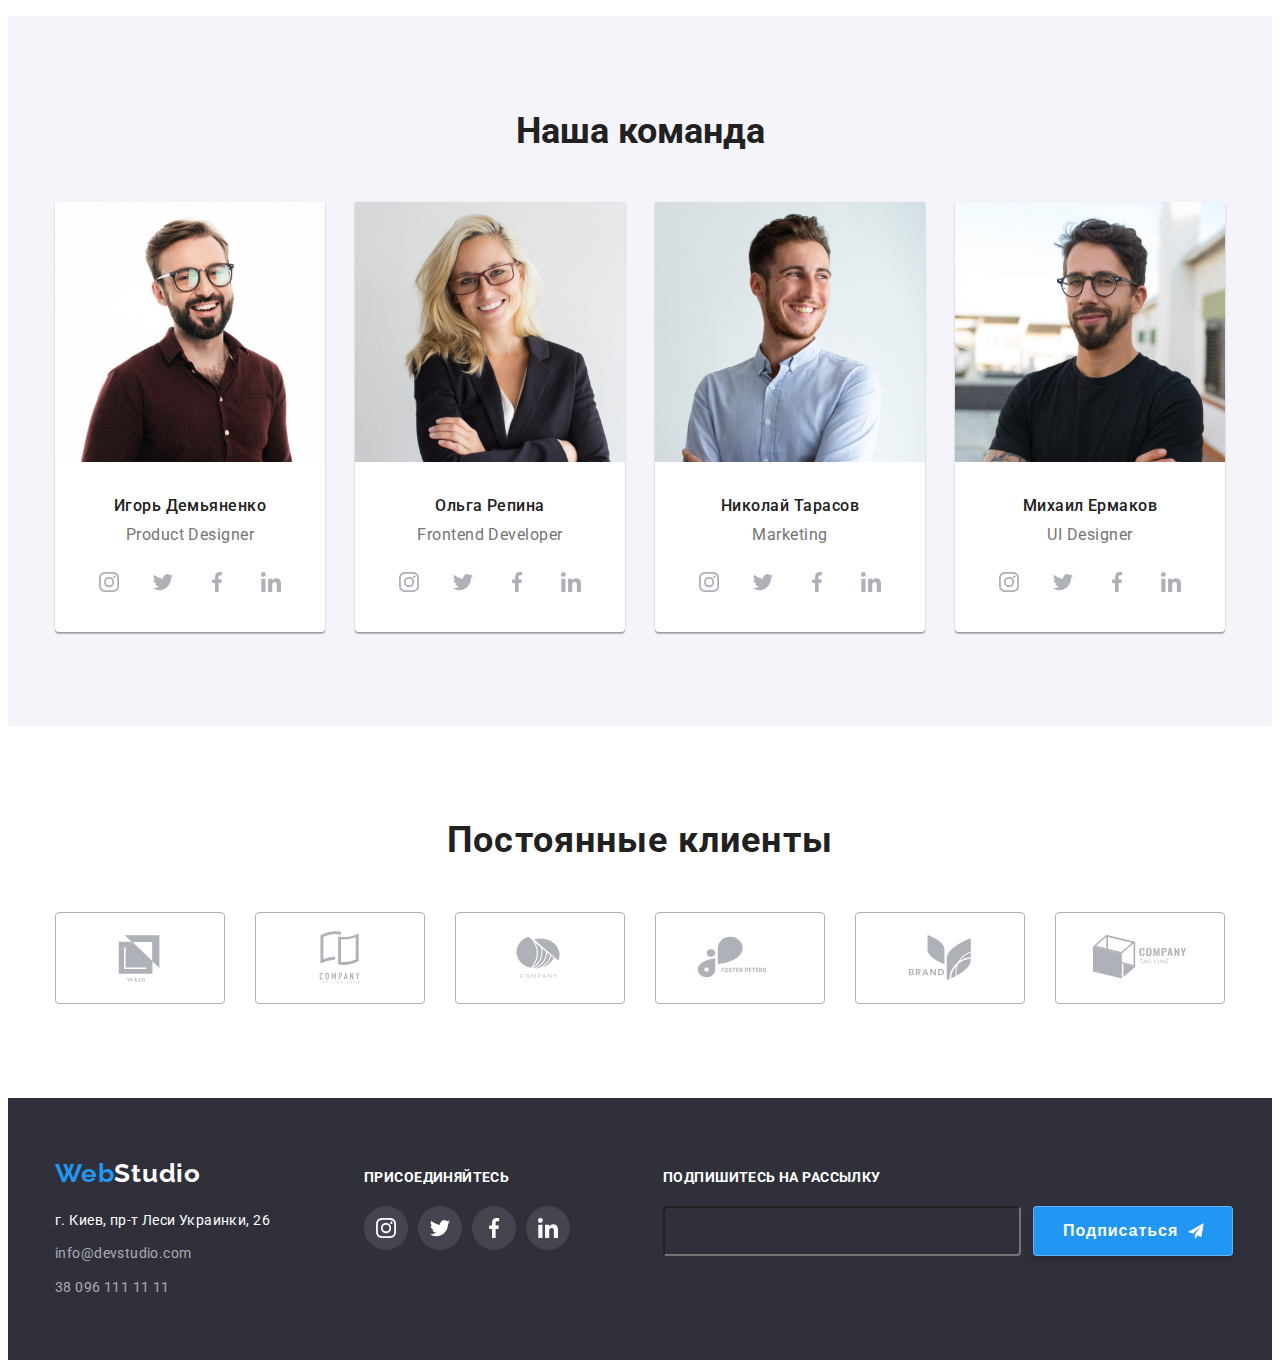
==== commit 3c7f9817: "Футер-дз-6" ====
--- a/index.html
+++ b/index.html
@@ -57,12 +57,11 @@
             </li>
           </ul>
         </nav>
-        <a class="header-mail nav-link link" href="mailto:info@devstudio.com"
-          ><svg width="16" height="12" class="mail-icon">
+        <a class="header-mail nav-link link" href="mailto:info@devstudio.com">
+          <svg width="16" height="12" class="mail-icon">
             <use href="./images/icons.svg#envelope"></use></svg
           >info@devstudio.com</a
         >
-
         <a class="header-phone nav-link link" href="tel:380961111111"
           ><svg width="10" height="16" class="coll-icon">
             <use href="./images/icons.svg#vector"></use>
@@ -540,7 +539,7 @@
           </address>
         </div>
         <div class="sosial-footer">
-          <p class="sosial-text">присоединяйтесь</p>
+          <h3 class="sosial-text">присоединяйтесь</h3>
           <ul class="list footer-links">
             <li class="footer-link">
               <a
@@ -596,18 +595,26 @@
             </li>
           </ul>
         </div>
-        <div class="subscription-footer">
-          <strong class="subscription-text">Подпишитесь на рассылку</strong>
-          <label class="subscription-email">
-            <input class="subscription-input" type="email" name="user-email" />
-            <svg class="subscription-icon" width="" height="">
-              <use href=""></use>
-            </svg>
-          </label>
-          <button class="modal-btn-forum modal-btn-text" type="submit">
-            Отправить
-          </button>
-        </div>
+        <form action="" class="subscription">
+          <h3 class="subscription-text">Подпишитесь на рассылку</h3>
+          <div class="subscription-footer">
+            <label class="subscription-email">
+              <input
+                class="subscription-input"
+                type="email"
+                name="user-email"
+              />
+            </label>
+            <button
+              class="subscription-btn-forum subscription-btn-text"
+              type="submit"
+            >
+              Подписаться<svg class="subscription-icon" width="24" height="24">
+                <use href="./images/icons.svg#icon-send"></use>
+              </svg>
+            </button>
+          </div>
+        </form>
       </div>
     </footer>
     <!--  Modal window -->
--- a/css/styles.css
+++ b/css/styles.css
@@ -885,7 +885,7 @@
   height: 581px;
   top: 221px;
   padding: 40px;
-  outline: 1px solid red;
+  /* outline: 1px solid red; */
 
   background: var(--light-text);
   box-shadow: 0px 1px 3px rgba(0, 0, 0, 0.12), 0px 1px 1px rgba(0, 0, 0, 0.14),
@@ -1064,6 +1064,7 @@
 /* .checkbox-icon {
 } */
 /* subscription-footer */
+
 .subscription-text {
   display: inline-block;
   margin-bottom: 20px;
@@ -1076,17 +1077,46 @@
 
   color: var(--light-text);
 }
+.subscription {
+  display: flex;
+  flex-direction: column;
+}
 .subscription-footer {
   display: flex;
-  flex-direction: column;
 }
 .subscription-input {
   width: 358px;
   height: 50px;
+  margin-right: 12px;
+  background-color: transparent;
+  border-radius: 4px;
+}
+.subscription-btn-forum {
+  width: 200px;
+  height: 50px;
+  padding-top: 10px;
+  padding-bottom: 10px;
+  padding-left: 29px;
+  padding-right: 28px;
+
   border: 1px solid rgba(255, 255, 255, 0.3);
-  filter: drop-shadow(0px 4px 4px rgba(0, 0, 0, 0.15));
+  background: var(--accent);
+  box-shadow: 0px 4px 4px rgba(0, 0, 0, 0.15);
   border-radius: 4px;
 }
-background: #2196f3;
-box-shadow: 0px 4px 4px rgba(0, 0, 0, 0.15);
-border-radius: 4px;
+.subscription-btn-text {
+  font-style: normal;
+  font-weight: 700;
+  font-size: 16px;
+  line-height: 1.87px;
+
+  display: flex;
+  align-items: center;
+  text-align: center;
+  letter-spacing: 0.06em;
+
+  color: var(--light-text);
+}
+.subscription-icon {
+  margin-left: 10px;
+}
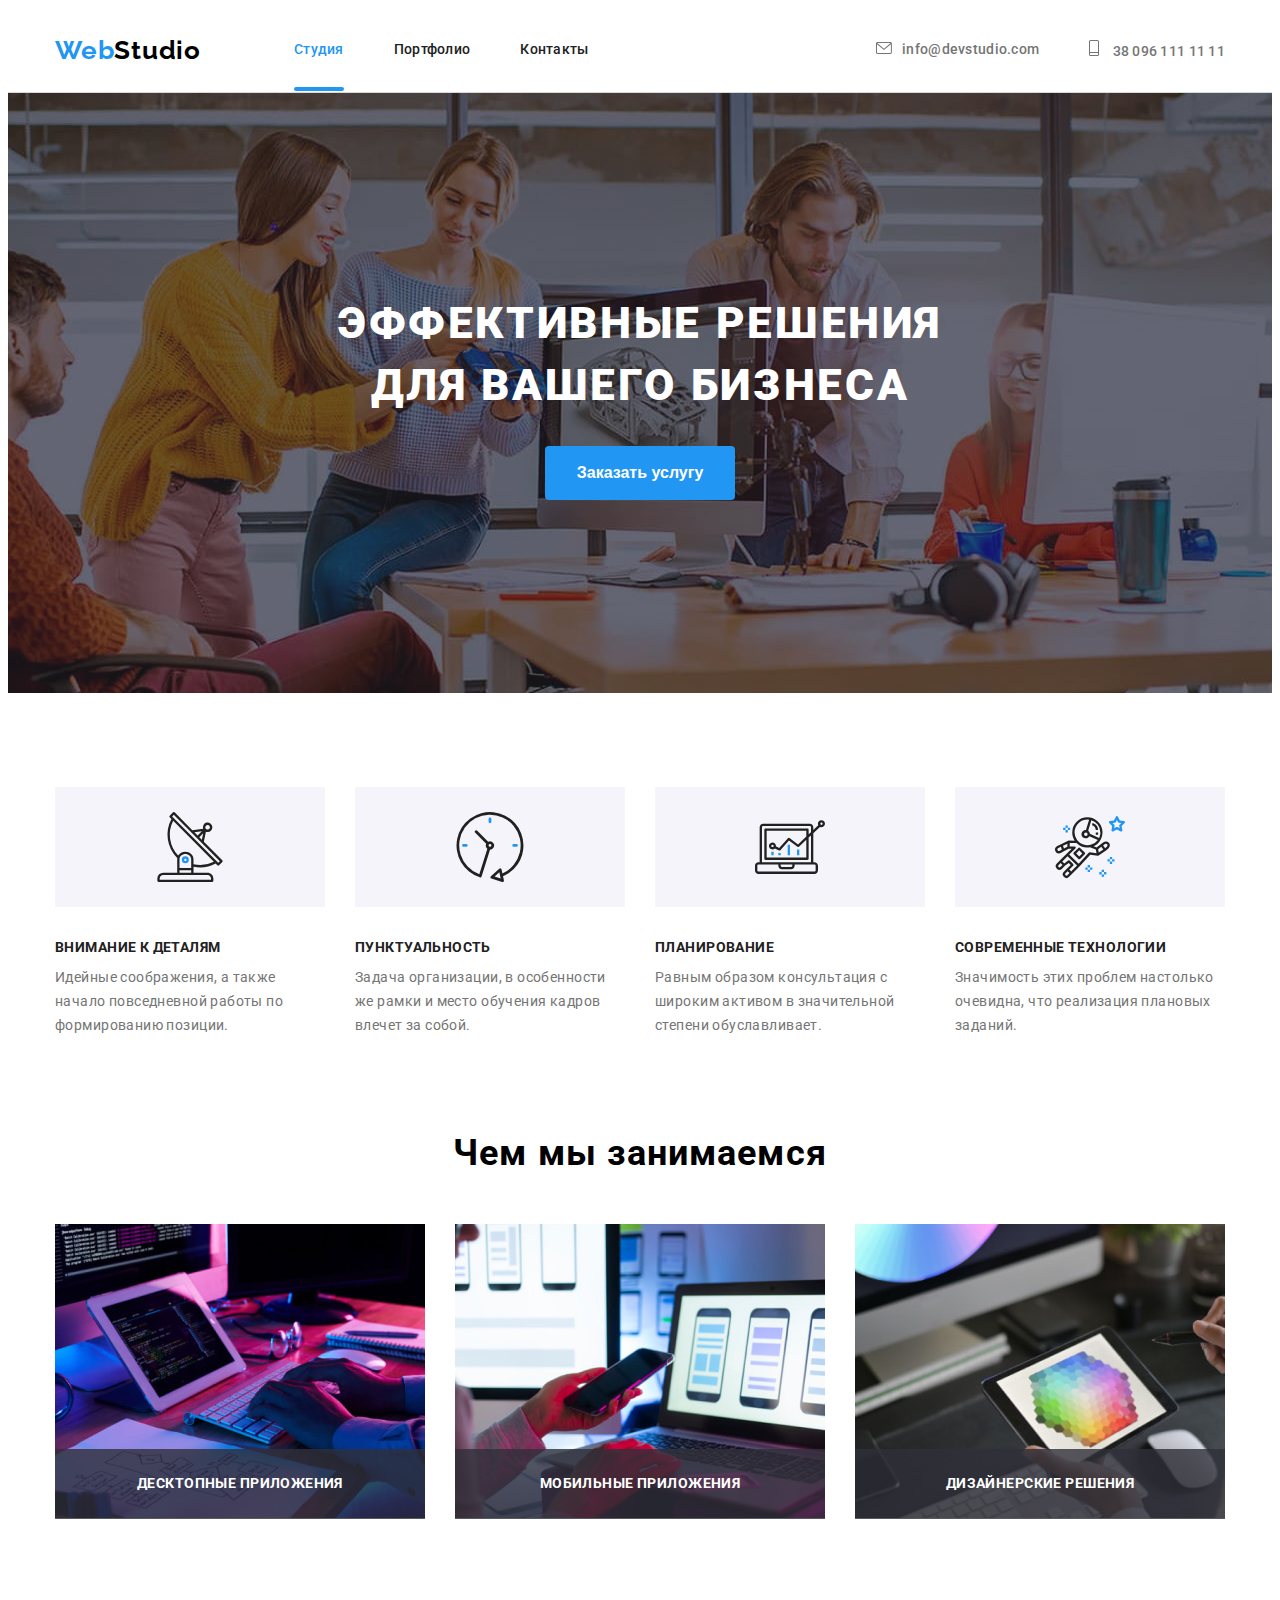
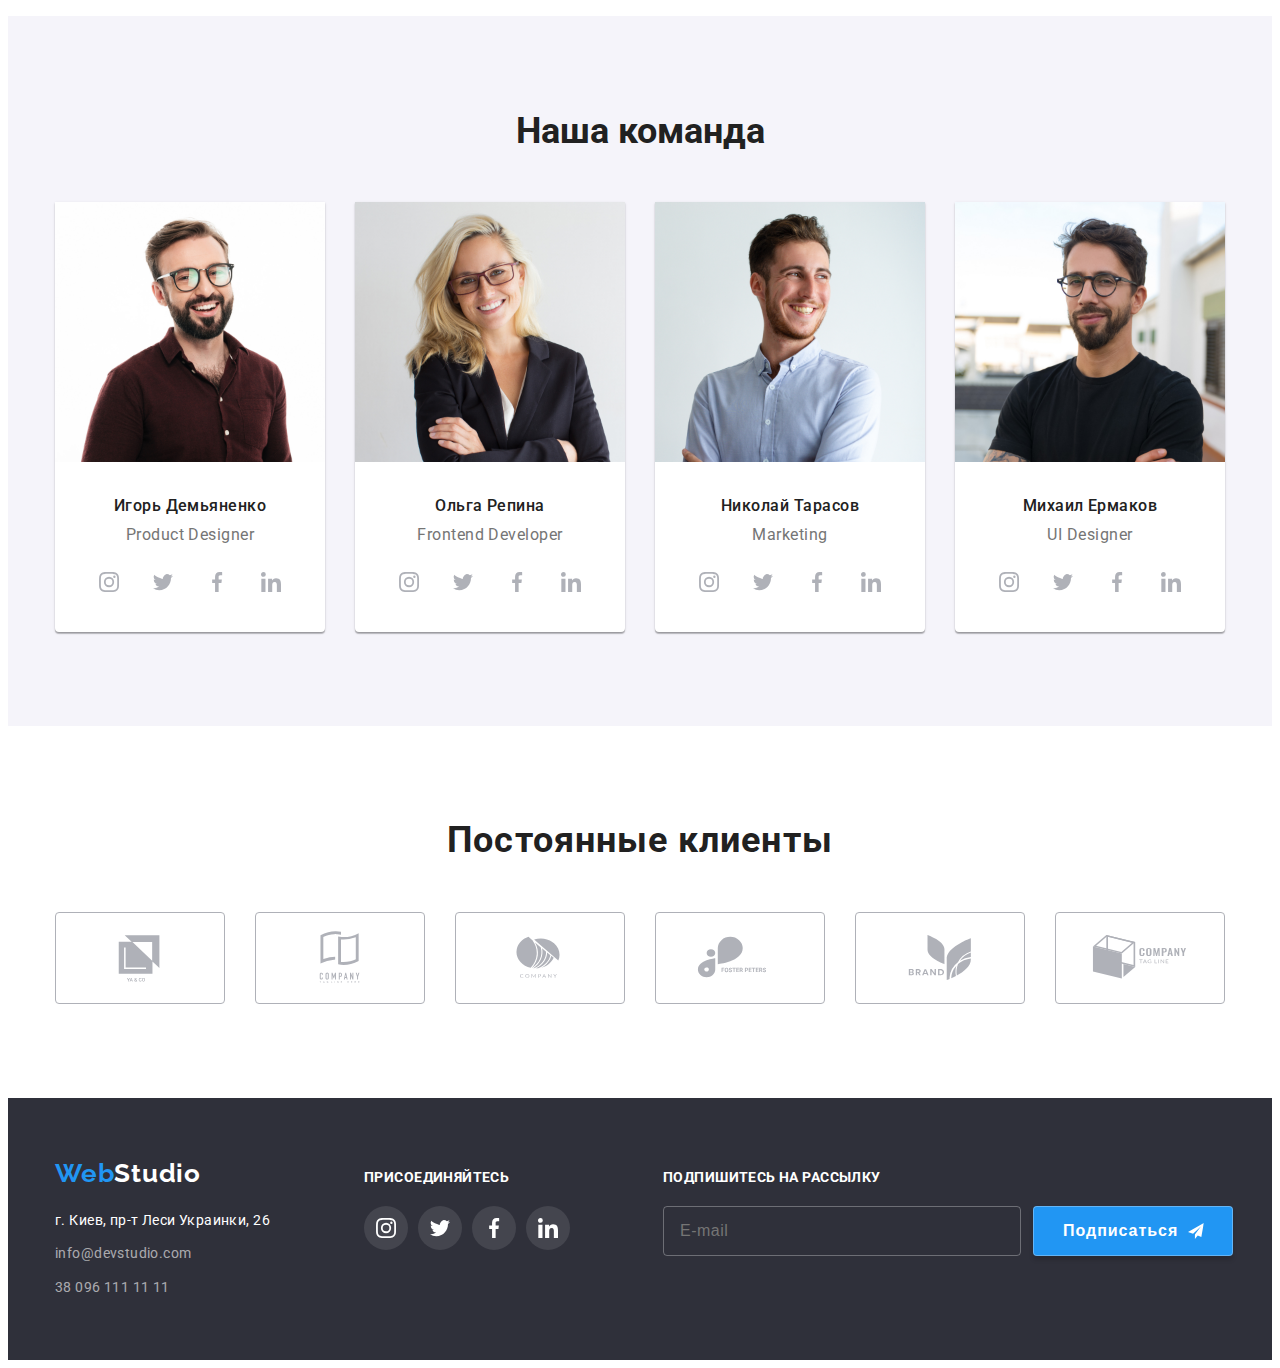
==== commit 53d00336: "ДЗ-6-на перевірку" ====
--- a/index.html
+++ b/index.html
@@ -600,9 +600,11 @@
           <div class="subscription-footer">
             <label class="subscription-email">
               <input
-                class="subscription-input"
+                class="subscription-input subscription-input-text"
                 type="email"
                 name="user-email"
+                rows="1"
+                placeholder="E-mail"
               />
             </label>
             <button
@@ -616,68 +618,81 @@
           </div>
         </form>
       </div>
+      <!--  Modal window -->
+      <div class="backdrop is-hidden" data-modal>
+        <div class="modal">
+          <button class="modal-btn" type="button" data-modal-close>
+            <svg class="modal-btn-icon" width="18" height="18">
+              <use href="./images/icons.svg#close-black"></use>
+            </svg>
+          </button>
+          <!-- Форма -->
+          <form class="form" role="group">
+            <strong class="form-title"
+              >Оставьте свои данные, мы вам перезвоним</strong
+            >
+            <label class="form-group">
+              <span class="form-label">Имя</span>
+              <input class="form-input" type="name" name="user-name" />
+              <svg class="form-icon" width="18" height="18">
+                <use href="./images/icons.svg#person-black"></use>
+              </svg>
+            </label>
+            <label class="form-group">
+              <span class="form-label">Телефон</span>
+              <input class="form-input" type="tel" name="user-phone" />
+              <svg class="form-icon" width="18" height="18">
+                <use href="./images/icons.svg#phone-black"></use>
+              </svg>
+            </label>
+
+            <label class="form-group">
+              <span class="form-label">Почта</span>
+              <input class="form-input" type="email" name="user-email" />
+              <svg class="form-icon" width="18" height="18">
+                <use href="./images/icons.svg#email-black"></use>
+              </svg>
+            </label>
+
+            <label class="form-comment">
+              <span class="form-label-comment">Комментарий</span>
+              <textarea
+                class="modal-comment"
+                name=""
+                rows="5"
+                placeholder="Введите текст"
+              ></textarea>
+            </label>
+            <label class="register-form-agreement">
+              <input
+                class="register-checkbox visuaaly-hidden"
+                type="checkbox"
+                name="agreement"
+              />
+              <svg class="register-icon" width="16" height="15">
+                <use
+                  class="register-icon-uncheck"
+                  href="./images/icons.svg#Checkbox"
+                ></use>
+                <use
+                  class="register-icon-check"
+                  href="./images/icons.svg#icon-check"
+                ></use>
+              </svg>
+              <span class="register-form-agreement-text">
+                Соглашаюсь с рассылкой и принимаю
+                <a class="register-form-agreement-link" href=""
+                  >Условия договора</a
+                >
+              </span>
+            </label>
+            <button class="modal-btn-forum modal-btn-text" type="submit">
+              Отправить
+            </button>
+          </form>
+        </div>
+      </div>
     </footer>
-    <!--  Modal window -->
-    <div class="backdrop is-hidden" data-modal>
-      <div class="modal">
-        <button class="modal-btn" type="button" data-modal-close>
-          <svg class="modal-btn-icon" width="18" height="18">
-            <use href="./images/icons.svg#close-black"></use>
-          </svg>
-        </button>
-        <!-- Форма -->
-        <form class="form">
-          <strong class="form-title"
-            >Оставьте свои данные, мы вам перезвоним</strong
-          >
-
-          <label class="form-group">
-            <span class="form-label">Имя</span>
-            <input class="form-input" type="name" name="user-name" />
-            <svg class="form-icon" width="18" height="18">
-              <use href="./images/icons.svg#person-black-18dp-1"></use>
-            </svg>
-          </label>
-
-          <label class="form-group">
-            <span class="form-label">Телефон</span>
-            <input class="form-input" type="tel" name="user-phone" />
-            <svg class="form-icon" width="18" height="18">
-              <use href="./images/icons.svg#phone-black-18dp-1"></use>
-            </svg>
-          </label>
-
-          <label class="form-group">
-            <span class="form-label">Почта</span>
-            <input class="form-input" type="email" name="user-email" />
-            <svg class="form-icon" width="18" height="18">
-              <use href="./images/icons.svg#email-black-18dp-1"></use>
-            </svg>
-          </label>
-
-          <label class="form-comment">
-            <span class="form-label">Комментарий</span>
-            <textarea class="modal-comment" type="text" name="text">
-Введите текст</textarea
-            >
-          </label>
-
-          <label class="checkbox-group">
-            <input type="checkbox" name="" id="" />
-            <span class="checkbox-text"
-              >Соглашаюсь с рассылкой и принимаю
-              <a class="contrakt" href="">Условия договора</a></span
-            >
-            <!-- <svg width="16" height="15" class="checkbox-icon">
-              <use href="./images/icons.svg#Checkbox"></use>
-            </svg> -->
-          </label>
-          <button class="modal-btn-forum modal-btn-text" type="submit">
-            Отправить
-          </button>
-        </form>
-      </div>
-    </div>
     <script src="./js/header-scroll.js"></script>
     <script src="./js/modal.js"></script>
   </body>
--- a/css/styles.css
+++ b/css/styles.css
@@ -69,6 +69,18 @@
 p {
   margin: 0;
 }
+.visuaaly-hidden {
+  position: absolute;
+  white-space: nowrap;
+  width: 1px;
+  height: 1px;
+  overflow: hidden;
+  border: 0;
+  padding: 0;
+  clip: rect(0 0 0 0);
+  clip-path: inset(50%);
+  margin: -1px;
+}
 /* Header contact */
 /* position: fixed;
   top: 0;
@@ -96,6 +108,7 @@
 .header-mail:focus,
 .header-phone:hover {
   color: var(--accent);
+  outline: 0;
 }
 
 /* Heder section */
@@ -114,7 +127,7 @@
   letter-spacing: 0.03em;
 
   margin-right: 93px;
-
+  outline: 0;
   color: var(--accent);
 }
 .stud {
@@ -156,6 +169,7 @@
 .nav a:hover,
 .nav a:focus {
   color: var(--accent);
+  outline: 0;
 }
 .nav a:active {
   color: var(--accent);
@@ -261,6 +275,7 @@
 
 .hero-button:hover,
 .hero-button:focus {
+  outline: 0;
   color: var(--lidht-bg-ol);
   box-shadow: 0px 4px 4px rgba(0, 0, 0, 0.15);
 }
@@ -295,6 +310,7 @@
   color: var(--light-text);
   box-shadow: 0px 3px 1px rgba(0, 0, 0, 0.1), 0px 1px 2px rgba(0, 0, 0, 0.08),
     0px 2px 2px rgba(0, 0, 0, 0.12);
+  outline: 0;
 }
 
 /* Content section */
@@ -499,6 +515,7 @@
 .sosial-item:hover,
 .sosial-item:focus {
   background-color: var(--accent);
+  outline: 0;
 }
 .sosial-icon {
   fill: var(--sosial-icon);
@@ -564,6 +581,7 @@
 .logo-comp:focus {
   border: 1px solid var(--accent);
   fill: var(--accent);
+  outline: 0;
 }
 
 .logo-comp:hover .partners-icon {
@@ -664,6 +682,7 @@
 }
 .item-link:hover .overlay {
   transform: translateY(0);
+  outline: 0;
 }
 .overlay-text {
   width: 100%;
@@ -691,6 +710,7 @@
 .item-link:focus {
   box-shadow: 0px 1px 1px rgba(0, 0, 0, 0.12), 0px 4px 4px rgba(0, 0, 0, 0.06),
     1px 4px 6px rgba(0, 0, 0, 0.16);
+  outline: 0;
 }
 
 /* pictures */
@@ -797,6 +817,7 @@
 .footer-mail:focus,
 .footer-phone:focus {
   color: var(--light-text);
+  outline: 0;
 }
 /* sosial footer */
 .sosial {
@@ -836,6 +857,7 @@
 .footer-item:hover,
 .footer-item:focus {
   background-color: var(--accent);
+  outline: 0;
 }
 
 .footer-link:hover .footer-icon {
@@ -927,6 +949,17 @@
   pointer-events: initial;
   transition: opcity 250ms ease-out, visibility 250ms ease-out;
 }
+.modal-btn-icon {
+  transition: color var(--anim-fast);
+}
+.modal-btn-icon:hover,
+.modal-btn-icon:focus {
+  fill: var(--accent);
+}
+
+.modal-btn-icon:active {
+  fill: var(--accent);
+}
 
 .backdrop.is-hidden {
   opacity: 0;
@@ -938,7 +971,9 @@
 .form {
   display: flex;
   flex-direction: column;
-}
+  justify-content: center;
+}
+
 .form-title {
   display: inline-block;
   width: 448px;
@@ -978,42 +1013,77 @@
   top: 50%;
   left: 18px;
   border: 0;
-}
+  cursor: pointer;
+  transition: fill var(--anim-fast);
+}
+
 .form-input {
   display: inline-block;
   width: 100%;
   padding-top: 11px;
   padding-bottom: 11px;
-  padding-left: 12px;
-
+  padding-left: 42px;
+
+  fill: var(--main-text);
   border: 1px solid rgba(33, 33, 33, 0.2);
   border-radius: 4px;
-}
-.textarea {
-  resize: none;
+  transition: border-color var(--anim-fast);
+}
+.form-icon:active {
+  fill: var(--accent);
+}
+.modal-comment:hover,
+.modal-comment:focus,
+.form-input:hover,
+.form-input:focus {
+  border: 1px solid var(--accent);
+  outline: 0;
+  border-radius: 4px;
+}
+.form-input:hover + .form-icon {
+  fill: var(--accent);
+  /* outline: 0; */
+}
+.form-input:focus + .form-icon {
+  fill: var(--accent);
 }
 .form-comment {
   display: flex;
   flex-direction: column;
-
-  height: 120px;
   margin-bottom: 20px;
 }
-.modal-comment {
-  height: 120px;
+
+.form-label-comment {
+  display: inline-block;
+  font-style: normal;
   font-weight: 400;
   font-size: 12px;
   line-height: 1.16;
   letter-spacing: 0.01em;
+  margin-bottom: 4px;
+
+  color: var(--secondary-text);
+}
+.modal-comment {
+  width: 100%;
+
   padding: 12px 16px;
+  resize: none;
+  font-style: normal;
+  font-weight: 400;
+  font-size: 14px;
+  line-height: 1.14;
+  letter-spacing: 0.01em;
+
   color: rgba(117, 117, 117, 0.5);
+
   border: 1px solid rgba(33, 33, 33, 0.2);
   border-radius: 4px;
-  resize: none;
+  transition: border-color var(--anim-fast);
 }
 
 .modal-btn-forum {
-  display: inline-block;
+  display: inline-flex;
   width: 200px;
 
   margin-right: auto;
@@ -1023,10 +1093,12 @@
   padding-bottom: 10px;
   padding-left: 56px;
   border: 0;
-  /*  background: #188ce8; */
+
   background: var(--accent);
   box-shadow: 0px 4px 4px rgba(0, 0, 0, 0.15);
   border-radius: 4px;
+  cursor: pointer;
+  transition: background-color var(--anim-fast);
 }
 .modal-btn-text {
   font-style: normal;
@@ -1038,31 +1110,44 @@
 
   color: var(--light-text);
 }
-.checkbox-text {
-  display: inline-block;
+
+.register-form-agreement {
+  display: flex;
+  align-items: center;
+  justify-content: center;
+  gap: 7px;
+  margin-bottom: 30px;
+}
+
+.register-checkbox:checked + .register-icon .register-icon-uncheck {
+  opacity: 0;
+  transition: opacity var(--anim-fast);
+}
+
+.register-icon-check {
+  opacity: 0;
+  fill: var(--main-text);
+  transition: opacity var(--anim-fast);
+}
+
+.register-checkbox:checked + .register-icon .register-icon-check {
+  opacity: 1;
+}
+
+.register-form-agreement-text {
   font-style: normal;
   font-weight: 400;
   font-size: 14px;
-  line-height: 24px;
-  letter-spacing: 0.03em;
-
+  line-height: 1.71;
+  letter-spacing: 0.03em;
+  user-select: none;
+  text-underline-position: under;
   color: var(--secondary-text);
 }
-.contrakt {
-  font-style: normal;
-  font-weight: 400;
-  font-size: 14px;
-  line-height: 24px;
-  letter-spacing: 0.03em;
+
+.register-form-agreement-link {
   color: var(--accent);
 }
-.checkbox-group {
-  display: flex;
-  align-items: baseline;
-  margin-bottom: 30px;
-}
-/* .checkbox-icon {
-} */
 /* subscription-footer */
 
 .subscription-text {
@@ -1087,9 +1172,24 @@
 .subscription-input {
   width: 358px;
   height: 50px;
+  padding-top: 15px;
+  padding-left: 16px;
+  padding-bottom: 15px;
   margin-right: 12px;
   background-color: transparent;
   border-radius: 4px;
+  cursor: pointer;
+  border: 1px solid rgba(255, 255, 255, 0.3);
+  transition: border var(--anim-fast);
+}
+.subscription-input-text {
+  font-style: normal;
+  font-weight: 400;
+  font-size: 16px;
+  line-height: 1.25;
+  letter-spacing: 0.03em;
+
+  color: rgba(255, 255, 255, 0.6);
 }
 .subscription-btn-forum {
   width: 200px;
@@ -1103,6 +1203,8 @@
   background: var(--accent);
   box-shadow: 0px 4px 4px rgba(0, 0, 0, 0.15);
   border-radius: 4px;
+  cursor: pointer;
+  transition: color var(--anim-fast) box-shadow var(--anim-fast);
 }
 .subscription-btn-text {
   font-style: normal;
@@ -1118,5 +1220,31 @@
   color: var(--light-text);
 }
 .subscription-icon {
+  fill: var(--light-text);
   margin-left: 10px;
-}
+
+  display: flex;
+  align-items: center;
+  text-align: center;
+  letter-spacing: 0.06em;
+
+  color: var(--light-text);
+}
+.subscription-input:hover,
+.subscription-input:focus {
+  outline: 0;
+  color: var(--lidht-bg-ol);
+  box-shadow: 0px 4px 4px rgba(0, 0, 0, 0.15);
+}
+.subscription-btn-forum:hover,
+.subscription-btn-forum:focus {
+  outline: 0;
+  color: var(--lidht-bg-ol);
+  box-shadow: 0px 4px 4px rgba(0, 0, 0, 0.15);
+}
+.subscription-btn-forum:hover .subscription-icon {
+  fill: var(--lidht-bg-ol);
+}
+.subscription-icon:focus .subscription-icon {
+  fill: var(--lidht-bg-ol);
+}
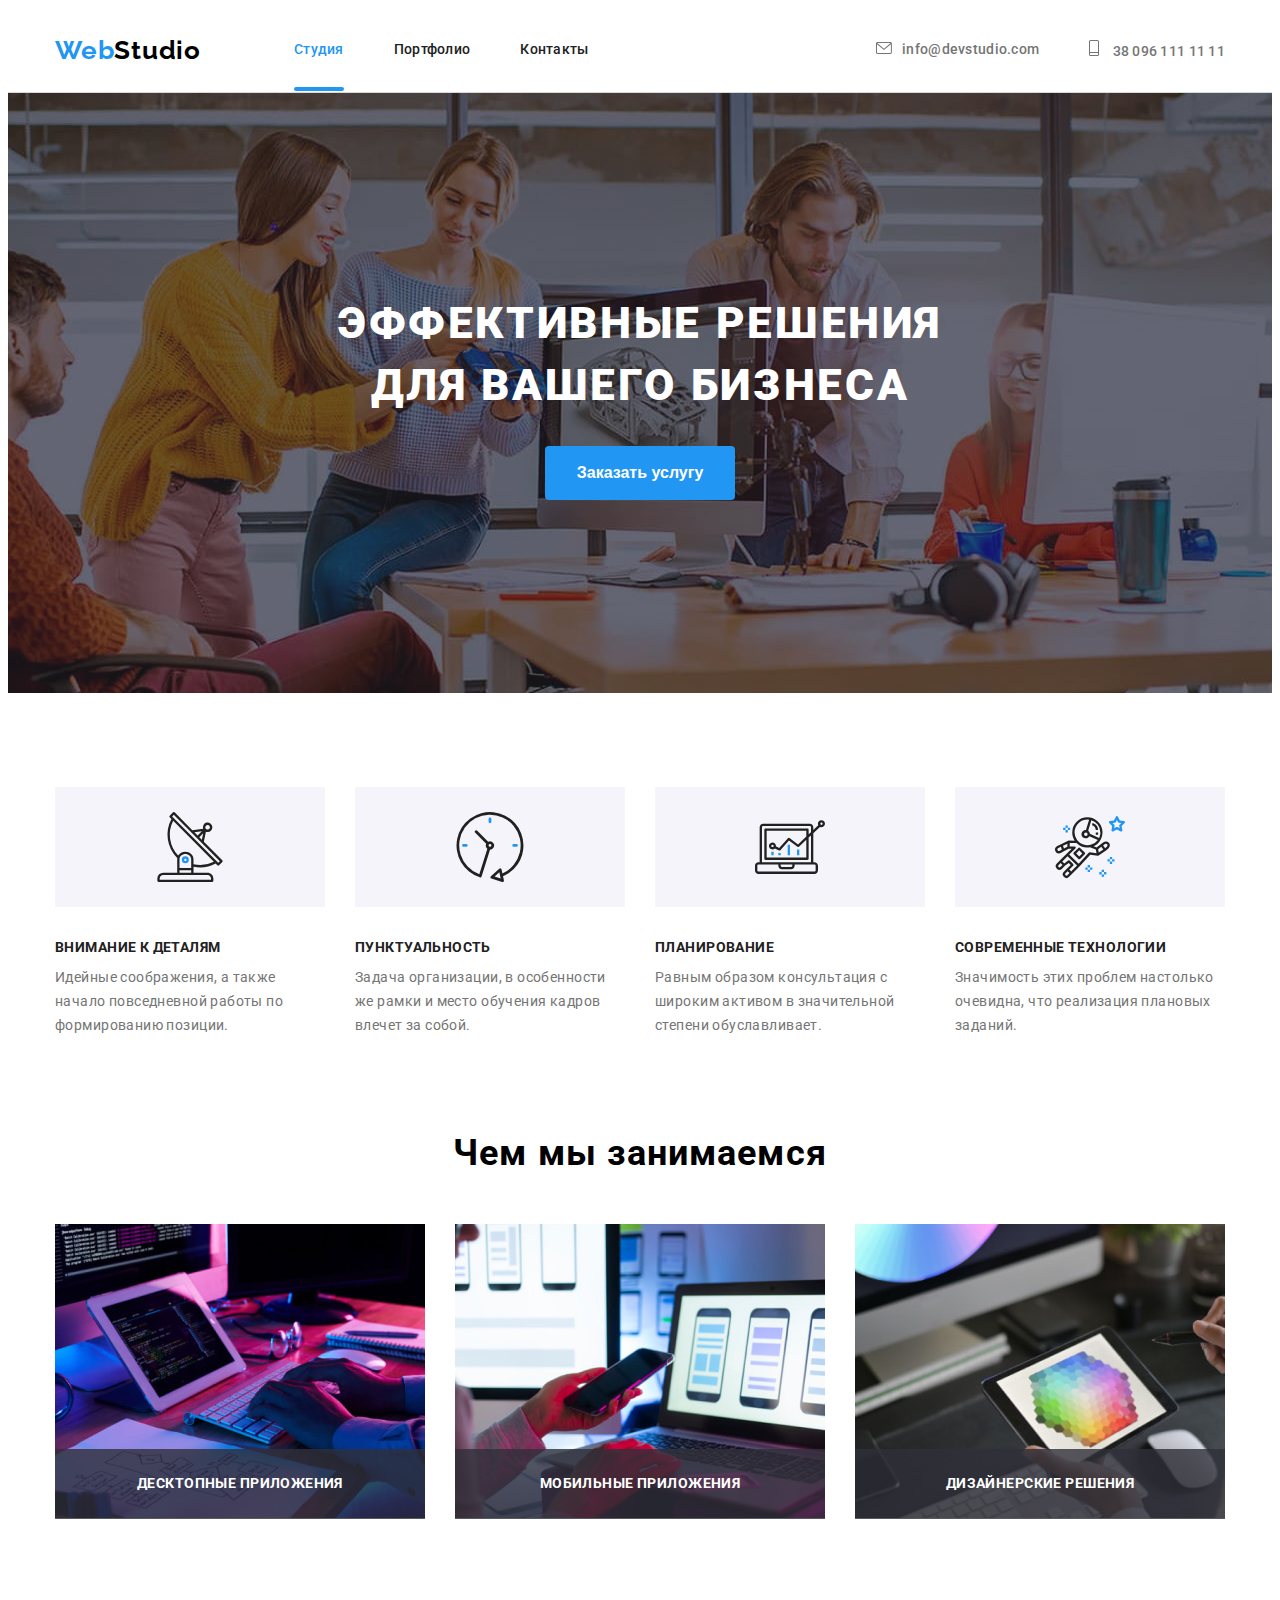
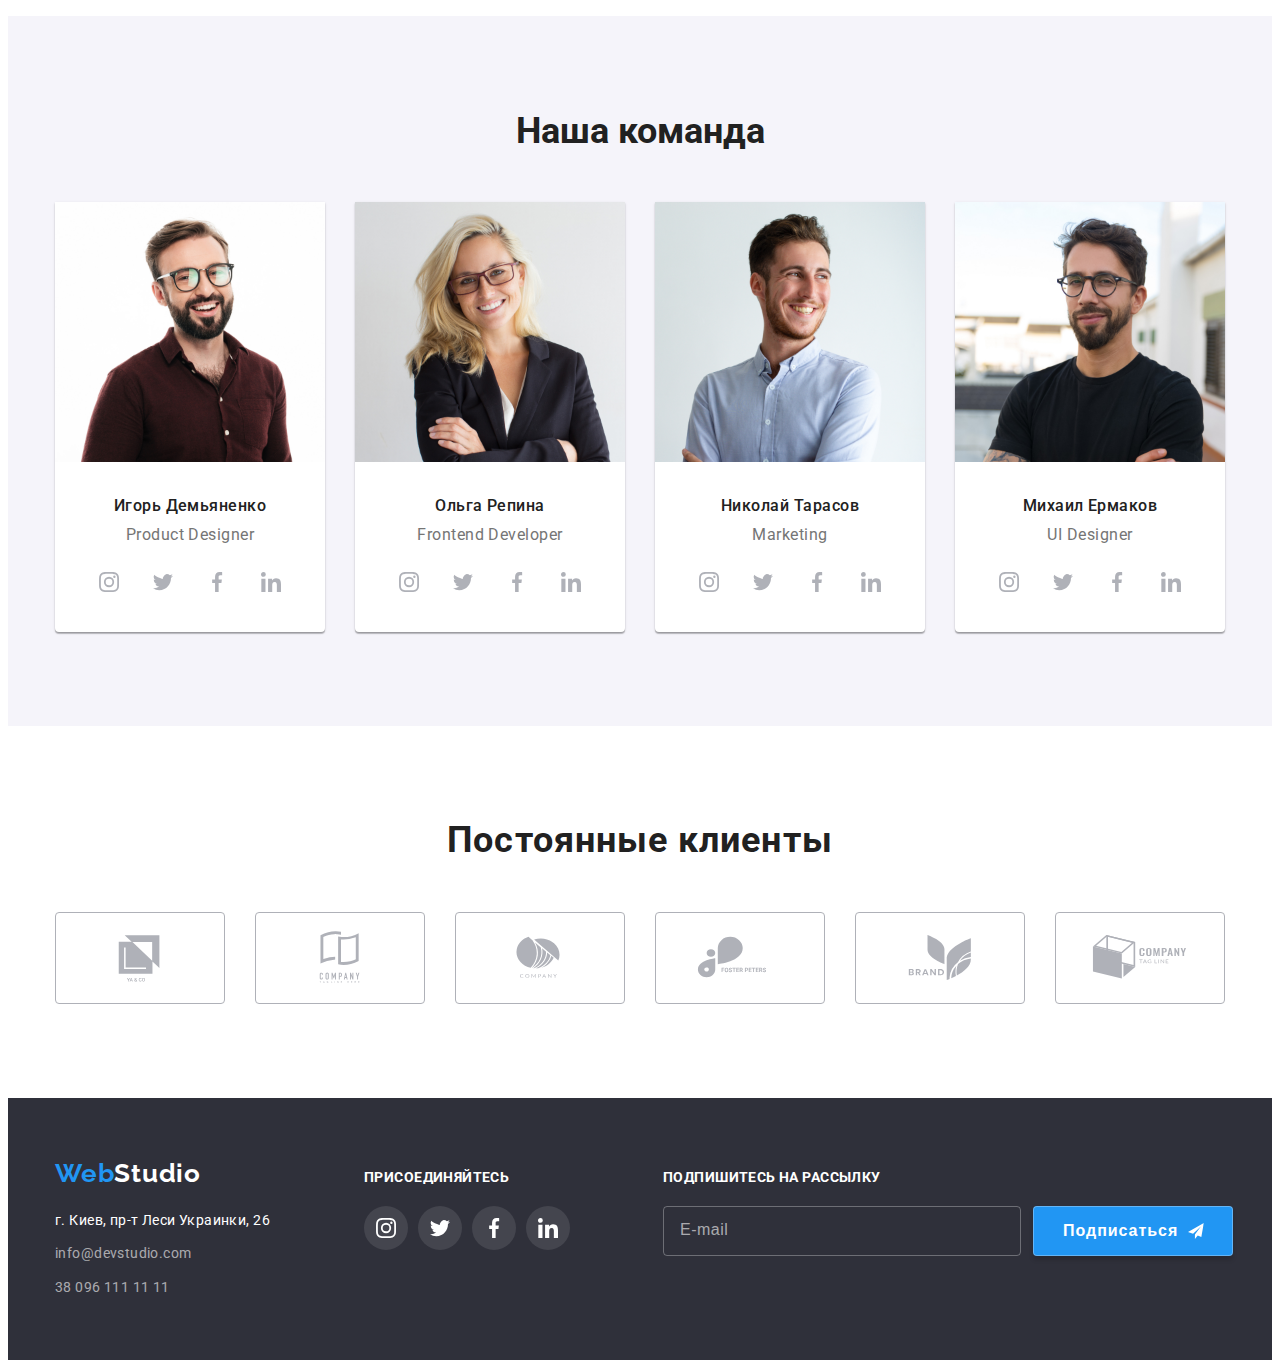
==== commit a1262967: "ДЗ-6/1" ====
--- a/index.html
+++ b/index.html
@@ -595,7 +595,7 @@
             </li>
           </ul>
         </div>
-        <form action="" class="subscription">
+        <form action="#" class="subscription">
           <h3 class="subscription-text">Подпишитесь на рассылку</h3>
           <div class="subscription-footer">
             <label class="subscription-email">
@@ -603,7 +603,6 @@
                 class="subscription-input subscription-input-text"
                 type="email"
                 name="user-email"
-                rows="1"
                 placeholder="E-mail"
               />
             </label>
@@ -618,81 +617,82 @@
           </div>
         </form>
       </div>
-      <!--  Modal window -->
-      <div class="backdrop is-hidden" data-modal>
-        <div class="modal">
-          <button class="modal-btn" type="button" data-modal-close>
-            <svg class="modal-btn-icon" width="18" height="18">
-              <use href="./images/icons.svg#close-black"></use>
+    </footer>
+    <!--  Modal window -->
+    <div class="backdrop is-hidden" data-modal>
+      <div class="modal">
+        <button class="modal-btn" type="button" data-modal-close>
+          <svg class="modal-btn-icon" width="18" height="18">
+            <use href="./images/icons.svg#close-black"></use>
+          </svg>
+        </button>
+        <!-- Форма -->
+        <form class="form">
+          <strong class="form-title"
+            >Оставьте свои данные, мы вам перезвоним</strong
+          >
+          <label class="form-group">
+            <span class="form-label">Имя</span>
+            <input class="form-input" type="text" name="user-name" />
+            <svg class="form-icon" width="18" height="18">
+              <use href="./images/icons.svg#person-black"></use>
             </svg>
+          </label>
+          <label class="form-group">
+            <span class="form-label">Телефон</span>
+            <input class="form-input" type="tel" name="user-phone" />
+            <svg class="form-icon" width="18" height="18">
+              <use href="./images/icons.svg#phone-black"></use>
+            </svg>
+          </label>
+
+          <label class="form-group">
+            <span class="form-label">Почта</span>
+            <input class="form-input" type="email" name="user-email" />
+            <svg class="form-icon" width="18" height="18">
+              <use href="./images/icons.svg#email-black"></use>
+            </svg>
+          </label>
+
+          <label class="form-comment">
+            <span class="form-label-comment">Комментарий</span>
+            <textarea
+              class="modal-comment modal-comment-text"
+              name="#"
+              rows="5"
+              placeholder="Введите текст"
+            ></textarea>
+          </label>
+          <label class="register-form-agreement">
+            <input
+              class="register-checkbox visuaaly-hidden"
+              type="checkbox"
+              name="agreement"
+            />
+            <svg class="register-icon" width="16" height="15">
+              <use
+                class="register-icon-uncheck"
+                href="./images/icons.svg#Checkbox"
+              ></use>
+              <use
+                class="register-icon-check"
+                href="./images/icons.svg#icon-check"
+              ></use>
+            </svg>
+            <span class="register-form-agreement-text">
+              Соглашаюсь с рассылкой и принимаю
+              <a class="register-form-agreement-link" href=""
+                >Условия договора</a
+              >
+            </span>
+          </label>
+          <button class="modal-btn-forum modal-btn-text" type="submit">
+            Отправить
           </button>
-          <!-- Форма -->
-          <form class="form" role="group">
-            <strong class="form-title"
-              >Оставьте свои данные, мы вам перезвоним</strong
-            >
-            <label class="form-group">
-              <span class="form-label">Имя</span>
-              <input class="form-input" type="name" name="user-name" />
-              <svg class="form-icon" width="18" height="18">
-                <use href="./images/icons.svg#person-black"></use>
-              </svg>
-            </label>
-            <label class="form-group">
-              <span class="form-label">Телефон</span>
-              <input class="form-input" type="tel" name="user-phone" />
-              <svg class="form-icon" width="18" height="18">
-                <use href="./images/icons.svg#phone-black"></use>
-              </svg>
-            </label>
-
-            <label class="form-group">
-              <span class="form-label">Почта</span>
-              <input class="form-input" type="email" name="user-email" />
-              <svg class="form-icon" width="18" height="18">
-                <use href="./images/icons.svg#email-black"></use>
-              </svg>
-            </label>
-
-            <label class="form-comment">
-              <span class="form-label-comment">Комментарий</span>
-              <textarea
-                class="modal-comment"
-                name=""
-                rows="5"
-                placeholder="Введите текст"
-              ></textarea>
-            </label>
-            <label class="register-form-agreement">
-              <input
-                class="register-checkbox visuaaly-hidden"
-                type="checkbox"
-                name="agreement"
-              />
-              <svg class="register-icon" width="16" height="15">
-                <use
-                  class="register-icon-uncheck"
-                  href="./images/icons.svg#Checkbox"
-                ></use>
-                <use
-                  class="register-icon-check"
-                  href="./images/icons.svg#icon-check"
-                ></use>
-              </svg>
-              <span class="register-form-agreement-text">
-                Соглашаюсь с рассылкой и принимаю
-                <a class="register-form-agreement-link" href=""
-                  >Условия договора</a
-                >
-              </span>
-            </label>
-            <button class="modal-btn-forum modal-btn-text" type="submit">
-              Отправить
-            </button>
-          </form>
-        </div>
+        </form>
       </div>
-    </footer>
+    </div>
+
     <script src="./js/header-scroll.js"></script>
     <script src="./js/modal.js"></script>
   </body>
--- a/css/styles.css
+++ b/css/styles.css
@@ -1064,22 +1064,24 @@
 
   color: var(--secondary-text);
 }
+
 .modal-comment {
   width: 100%;
 
   padding: 12px 16px;
   resize: none;
-  font-style: normal;
-  font-weight: 400;
-  font-size: 14px;
-  line-height: 1.14;
-  letter-spacing: 0.01em;
-
-  color: rgba(117, 117, 117, 0.5);
-
   border: 1px solid rgba(33, 33, 33, 0.2);
   border-radius: 4px;
   transition: border-color var(--anim-fast);
+}
+.modal-comment-text::placeholder {
+  font-style: normal;
+  font-weight: 400;
+  font-size: 12px;
+  line-height: 1.16;
+  letter-spacing: 0.01em;
+
+  color: rgba(117, 117, 117, 0.5);
 }
 
 .modal-btn-forum {
@@ -1182,7 +1184,7 @@
   border: 1px solid rgba(255, 255, 255, 0.3);
   transition: border var(--anim-fast);
 }
-.subscription-input-text {
+.subscription-input-text::placeholder {
   font-style: normal;
   font-weight: 400;
   font-size: 16px;
